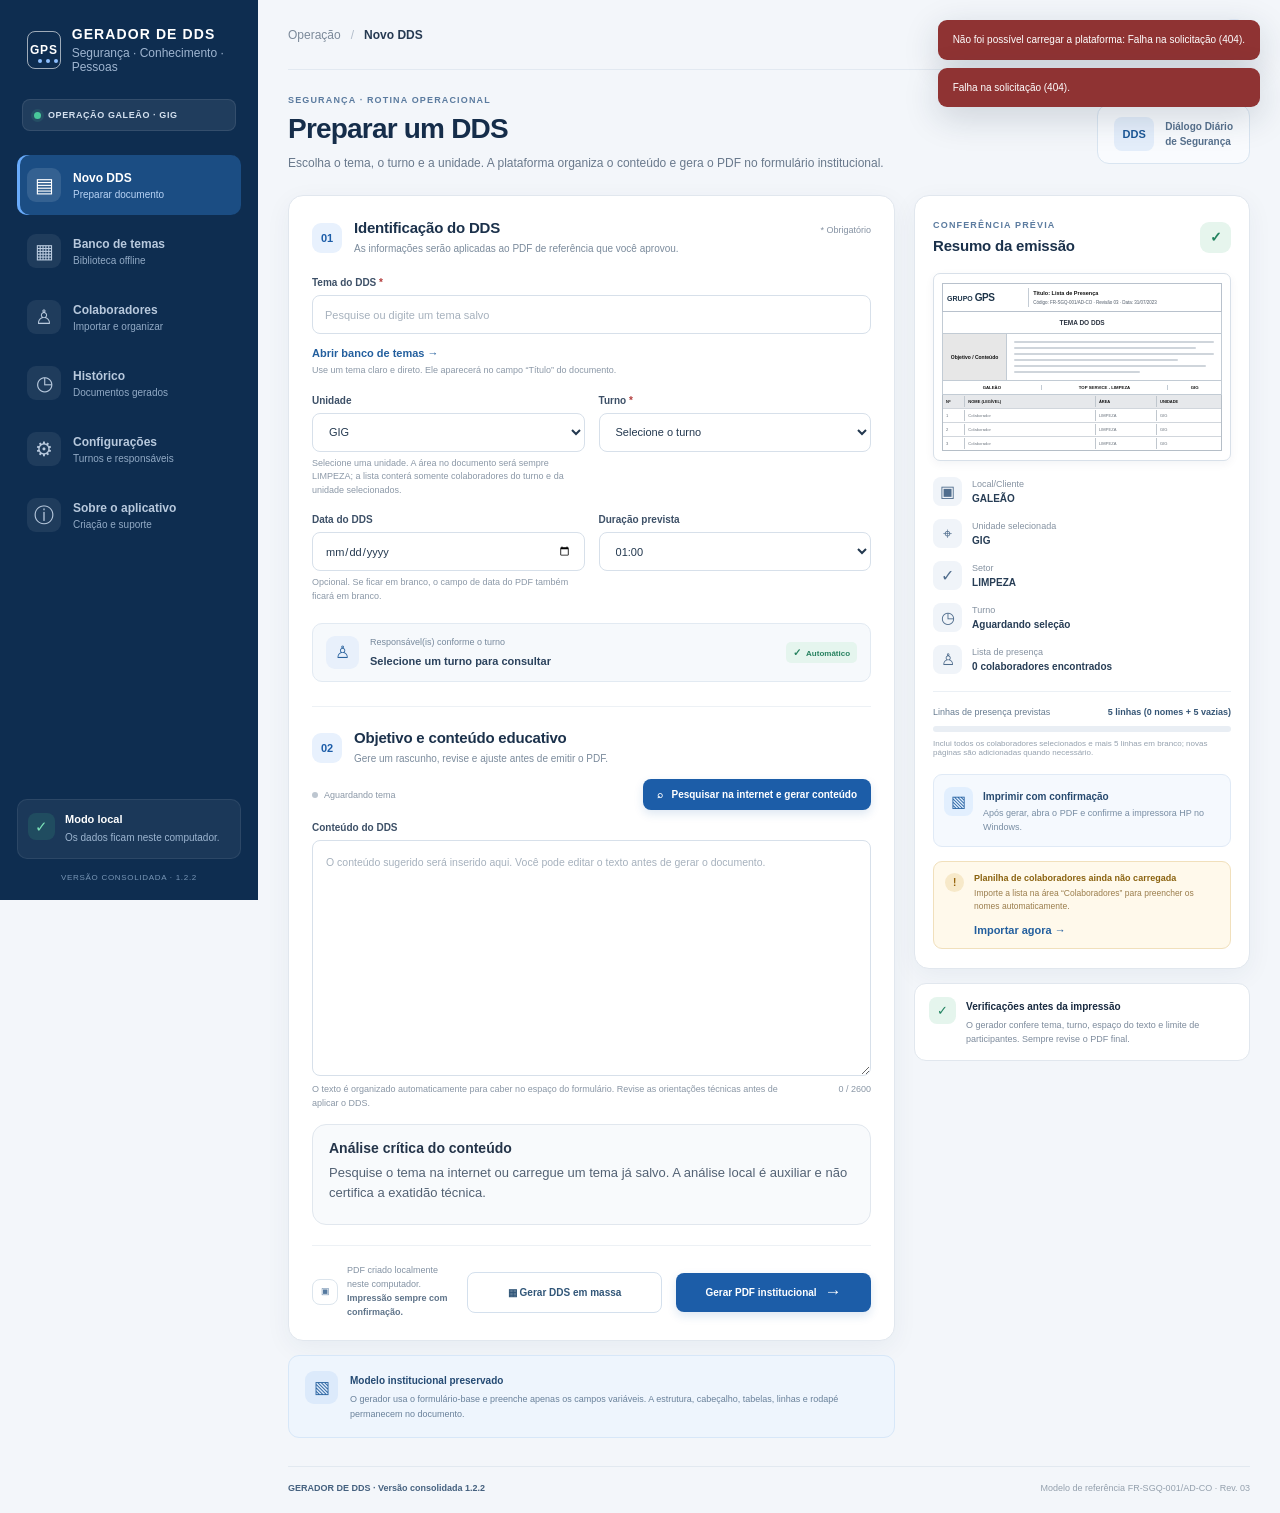
==== index.html @ b3abe40d "Add files via upload" ====
<!doctype html>
<html lang="pt-BR">
<head>
  <meta charset="utf-8" />
  <meta name="viewport" content="width=device-width, initial-scale=1" />
  <meta name="theme-color" content="#123d76" />
  <title>GERADOR DE DDS | Versão 1.2.2</title>
  <link rel="stylesheet" href="/styles.css?v=1.2.2" />
</head>
<body>
  <div class="app-shell">
    <aside class="sidebar">
      <div class="brand-block">
        <div class="brand-mark" aria-hidden="true"><span>GPS</span><i></i><i></i><i></i></div>
        <div><div class="brand-name">GERADOR DE DDS</div><div class="brand-subtitle">Segurança · Conhecimento · Pessoas</div></div>
      </div>
      <div class="site-chip"><span class="live-dot"></span> OPERAÇÃO GALEÃO · GIG</div>
      <nav class="side-nav" aria-label="Navegação principal">
        <button class="nav-item active" data-page="novo"><span class="nav-icon">▤</span><span><b>Novo DDS</b><small>Preparar documento</small></span></button>
        <button class="nav-item" data-page="temas"><span class="nav-icon">▦</span><span><b>Banco de temas</b><small>Biblioteca offline</small></span></button>
        <button class="nav-item" data-page="colaboradores"><span class="nav-icon">♙</span><span><b>Colaboradores</b><small>Importar e organizar</small></span></button>
        <button class="nav-item" data-page="historico"><span class="nav-icon">◷</span><span><b>Histórico</b><small>Documentos gerados</small></span></button>
        <button class="nav-item" data-page="configuracoes"><span class="nav-icon">⚙</span><span><b>Configurações</b><small>Turnos e responsáveis</small></span></button>
        <button class="nav-item" data-page="sobre"><span class="nav-icon">ⓘ</span><span><b>Sobre o aplicativo</b><small>Criação e suporte</small></span></button>
      </nav>
      <div class="sidebar-footer">
        <div class="shield-icon">✓</div>
        <div><b>Modo local</b><small>Os dados ficam neste computador.</small></div>
      </div>
      <div class="version-label">VERSÃO CONSOLIDADA · 1.2.2</div>
    </aside>

    <main class="main-area">
      <header class="topbar">
        <div class="crumb"><span>Operação</span><span class="crumb-sep">/</span><b id="crumb-current">Novo DDS</b></div>
        <div class="topbar-right"><span class="environment-tag"><span class="live-dot"></span> AMBIENTE LOCAL</span><div class="avatar">DDS</div></div>
      </header>

      <section class="page active" id="page-novo">
        <div class="page-intro">
          <div><div class="eyebrow">SEGURANÇA · ROTINA OPERACIONAL</div><h1>Preparar um DDS</h1><p>Escolha o tema, o turno e a unidade. A plataforma organiza o conteúdo e gera o PDF no formulário institucional.</p></div>
          <div class="intro-mark"><span class="intro-mark-small">DDS</span><span>Diálogo Diário<br />de Segurança</span></div>
        </div>

        <div class="work-grid">
          <div class="form-column">
            <form id="dds-form" class="panel main-form" novalidate>
              <div class="panel-heading"><div class="step-badge">01</div><div><h2>Identificação do DDS</h2><p>As informações serão aplicadas ao PDF de referência que você aprovou.</p></div><span class="required-note">* Obrigatório</span></div>
              <div class="form-grid">
                <label class="field full"><span>Tema do DDS <em>*</em></span><input id="topic" list="topic-options" maxlength="140" required placeholder="Pesquise ou digite um tema salvo" autocomplete="off" /><datalist id="topic-options"></datalist><button type="button" class="text-button" id="browse-topics">Abrir banco de temas →</button><small class="field-hint">Use um tema claro e direto. Ele aparecerá no campo “Título” do documento.</small></label>
                <label class="field"><span>Unidade</span><select id="operational-unit"><option value="GIG" selected>GIG</option><option value="TECA">TECA</option><option value="UNITED">UNITED</option><option value="GATE GOURMET">GATE GOURMET</option></select><small class="field-hint">Selecione uma unidade. A área no documento será sempre LIMPEZA; a lista conterá somente colaboradores do turno e da unidade selecionados.</small></label>
                <label class="field"><span>Turno <em>*</em></span><select id="shift" required><option value="">Selecione o turno</option><option value="DIURNO">Manhã (diurno)</option><option value="VESPERTINO">Tarde (vespertino)</option><option value="NOTURNO">Madrugada (noturno)</option></select></label>
                <label class="field"><span>Data do DDS</span><input id="dds-date" type="date" /><small class="field-hint">Opcional. Se ficar em branco, o campo de data do PDF também ficará em branco.</small></label>
                <label class="field"><span>Duração prevista</span><select id="duration"><option value="01:00" selected>01:00</option></select></label>
              </div>

              <div class="supervisor-panel">
                <div class="supervisor-icon">♙</div><div class="supervisor-copy"><span>Responsável(is) conforme o turno</span><b id="supervisor-value">Selecione um turno para consultar</b></div><span class="auto-tag"><span>✓</span> Automático</span>
              </div>

              <div class="section-divider"></div>
              <div class="panel-heading content-heading"><div class="step-badge">02</div><div><h2>Objetivo e conteúdo educativo</h2><p>Gere um rascunho, revise e ajuste antes de emitir o PDF.</p></div></div>
              <div class="content-actions"><span class="content-status" id="content-status"><span class="status-dot"></span> Aguardando tema</span><button type="button" class="button primary" id="suggest-content"><span>⌕</span> Pesquisar na internet e gerar conteúdo</button></div>
              <label class="field full content-field"><span>Conteúdo do DDS</span><textarea id="content" rows="12" maxlength="2600" placeholder="O conteúdo sugerido será inserido aqui. Você pode editar o texto antes de gerar o documento."></textarea><div class="textarea-footer"><small>O texto é organizado automaticamente para caber no espaço do formulário. Revise as orientações técnicas antes de aplicar o DDS.</small><span id="char-count">0 / 2600</span></div></label>
              <div id="critical-review" class="critical-review" aria-live="polite"><b>Análise crítica do conteúdo</b><p>Pesquise o tema na internet ou carregue um tema já salvo. A análise local é auxiliar e não certifica a exatidão técnica.</p></div><div id="research-sources" class="research-sources hidden" aria-live="polite"></div>
              <div class="form-alert hidden" id="form-error" role="alert"></div>
              <div class="form-bottom"><div class="privacy-note"><span class="lock-symbol">▣</span><span>PDF criado localmente neste computador.<br /><b>Impressão sempre com confirmação.</b></span></div><button type="button" class="button secondary big" id="bulk-generate-open"><span>▦ Gerar DDS em massa</span></button><button type="submit" class="button primary big" id="generate-btn"><span>Gerar PDF institucional</span><span class="arrow">→</span></button></div>
            </form>
            <div class="template-note"><span class="template-note-icon">▧</span><div><b>Modelo institucional preservado</b><p>O gerador usa o formulário-base e preenche apenas os campos variáveis. A estrutura, cabeçalho, tabelas, linhas e rodapé permanecem no documento.</p></div></div>
          </div>

          <aside class="preview-column">
            <div class="panel preview-panel">
              <div class="preview-header"><div><span class="eyebrow">CONFERÊNCIA PRÉVIA</span><h2>Resumo da emissão</h2></div><span class="preview-icon">✓</span></div>
              <div class="document-mini"><div class="mini-brand"><b>GRUPO <strong>GPS</strong></b><div><b>Título: Lista de Presença</b><small>Código: FR-SGQ-001/AD-CO · Revisão 03 · Data: 31/07/2023</small></div></div><div class="mini-title" id="mini-topic">TEMA DO DDS</div><div class="mini-content"><b>Objetivo / Conteúdo</b><div><span></span><span></span><span></span><span></span><span></span><span></span></div></div><div class="mini-footer"><span>GALEÃO</span><span>TOP SERVICE - LIMPEZA</span><span id="mini-unit">GIG</span></div><div class="mini-table"><div class="mini-table-head"><b>Nº</b><b>NOME (LEGÍVEL)</b><b>ÁREA</b><b>UNIDADE</b></div><div class="mini-table-row"><span>1</span><span>Colaborador</span><span>LIMPEZA</span><span class="mini-participant-unit">GIG</span></div><div class="mini-table-row"><span>2</span><span>Colaborador</span><span>LIMPEZA</span><span class="mini-participant-unit">GIG</span></div><div class="mini-table-row"><span>3</span><span>Colaborador</span><span>LIMPEZA</span><span class="mini-participant-unit">GIG</span></div></div></div>
              <div class="summary-list">
                <div class="summary-row"><span class="summary-icon">▣</span><div><small>Local/Cliente</small><b id="summary-unit">GALEÃO</b></div></div><div class="summary-row"><span class="summary-icon">⌖</span><div><small>Unidade selecionada</small><b id="summary-sector">GIG</b></div></div><div class="summary-row"><span class="summary-icon">✓</span><div><small>Setor</small><b>LIMPEZA</b></div></div>
                <div class="summary-row"><span class="summary-icon">◷</span><div><small>Turno</small><b id="summary-shift">Aguardando seleção</b></div></div>
                <div class="summary-row"><span class="summary-icon">♙</span><div><small>Lista de presença</small><b id="summary-count">0 colaboradores encontrados</b></div></div>
              </div>
              <div class="capacity-box"><div class="capacity-top"><span>Linhas de presença previstas</span><b id="capacity-label">5 linhas (0 nomes + 5 vazias)</b></div><div class="capacity-track"><div id="capacity-fill"></div></div><small>Inclui todos os colaboradores selecionados e mais 5 linhas em branco; novas páginas são adicionadas quando necessário.</small></div>
              <div class="print-flow"><div class="print-flow-icon">▧</div><div><b>Imprimir com confirmação</b><p>Após gerar, abra o PDF e confirme a impressora HP no Windows.</p></div></div>
              <div class="roster-callout" id="roster-callout"><span>!</span><div><b>Planilha de colaboradores ainda não carregada</b><p>Importe a lista na área “Colaboradores” para preencher os nomes automaticamente.</p><button type="button" class="text-button" data-goto="colaboradores">Importar agora →</button></div></div>
            </div>
            <div class="quality-card"><div class="quality-icon">✓</div><div><b>Verificações antes da impressão</b><p>O gerador confere tema, turno, espaço do texto e limite de participantes. Sempre revise o PDF final.</p></div></div>
          </aside>
        </div>
      </section>

      <section class="page" id="page-temas">
        <div class="page-intro"><div><div class="eyebrow">BIBLIOTECA LOCAL · SEM INTERNET</div><h1>Banco de temas DDS</h1><p>Pesquise, reutilize e cadastre conteúdos no próprio computador. Os temas salvos continuam disponíveis offline.</p></div><div class="intro-mark"><span class="intro-mark-small">DB</span><span>Biblioteca<br />offline</span></div></div>
        <div class="panel topics-panel">
          <div class="panel-heading"><div class="step-badge">01</div><div><h2>Pesquisar temas cadastrados</h2><p>Pesquise temas locais, confira a análise crítica, use no DDS ou edite e salve o conteúdo revisado.</p></div><span class="auto-tag"><span>✓</span> Offline</span></div>
          <div class="topic-search-row"><label class="field"><span>Buscar por título ou palavra-chave</span><input id="topic-search" placeholder="Ex.: EPI, queda, produto químico" /></label><label class="field"><span>Categoria</span><select id="topic-category"><option value="TODAS">Todas as categorias</option></select></label></div>
          <div class="topic-library-meta"><b id="topic-count">Carregando temas…</b><span>A análise é um apoio local; valide procedimentos, rótulos/FDS e requisitos da operação antes do uso.</span></div>
          <div id="topic-library" class="topic-library"><div class="empty-state">Carregando banco local…</div></div>
        </div>
        <div class="panel topic-create-panel">
          <div class="panel-heading"><div class="step-badge">02</div><div><h2>Cadastrar um novo tema</h2><p>O título precisa ser único. O texto fica salvo no banco SQLite local.</p></div></div>
          <form id="topic-create-form" class="topic-create-form"><input type="hidden" id="editing-topic-id" value="" />
            <label class="field"><span>Título do tema *</span><input id="new-topic-title" maxlength="140" required placeholder="Ex.: Prevenção de acidentes com equipamentos" /></label>
            <label class="field"><span>Categoria</span><input id="new-topic-category" maxlength="80" placeholder="Ex.: Prevenção de acidentes" /></label>
            <label class="field full"><span>Objetivo</span><input id="new-topic-objective" maxlength="300" placeholder="O que a equipe deve reforçar com este DDS?" /></label>
            <label class="field full"><span>Conteúdo do DDS * (máximo 2.600 caracteres)</span><textarea id="new-topic-content" rows="8" maxlength="2600" required placeholder="Inclua importância, orientações práticas e mensagem final."></textarea></label>
            <div class="form-bottom"><div class="privacy-note"><span class="lock-symbol">▣</span><span>Salvo somente neste computador.<br /><b>Faça cópias de segurança da pasta de dados.</b></span></div><div class="topic-form-actions"><button class="button secondary hidden" id="cancel-topic-edit" type="button">Cancelar edição</button><button class="button primary" id="save-topic-btn" type="submit">Salvar tema offline →</button></div></div>
          </form>
        </div>
      </section>

      <section class="page" id="page-colaboradores">
        <div class="page-intro"><div><div class="eyebrow">CADASTRO OPERACIONAL</div><h1>Colaboradores</h1><p>Cadastre cada colaborador na unidade correta: GIG, TECA, UNITED ou GATE GOURMET. A área do DDS permanece LIMPEZA.</p></div><div class="intro-mark"><span class="intro-mark-small">RH</span><span>Cadastro<br />de equipe</span></div></div>
        <div class="panel import-panel"><div class="panel-heading"><div class="step-badge">01</div><div><h2>Importar planilha Excel</h2><p>São aceitas planilhas .xlsx e .xlsm, incluindo abas separadas por turno.</p></div></div>
          <div class="import-drop" id="drop-zone"><div class="upload-symbol">↑</div><div class="import-copy"><b>Arraste a planilha para cá</b><span>ou escolha um arquivo do computador</span><small>Até 15 MB · A importação substitui a relação atual. Será criada uma cópia de segurança local antes da troca.</small></div><label class="button secondary" for="xlsx-file">Selecionar Excel</label><input id="xlsx-file" type="file" accept=".xlsx,.xlsm" hidden /></div>
          <div class="import-result hidden" id="import-result" role="status"></div>
          <div class="import-tips"><div><b>✓</b><span>Detecta colunas de nome e turno quando disponíveis.</span></div><div><b>✓</b><span>Usa o nome da aba para identificar o turno se não houver coluna.</span></div><div><b>!</b><span>Revise turnos e locais de trabalho, quando identificados, antes de gerar o DDS.</span></div></div>
        </div>
        <div class="panel roster-panel"><div class="roster-heading"><div><h2>Relação atual</h2><p id="roster-subtitle">Nenhum colaborador carregado.</p></div><div class="roster-controls"><input id="roster-search" type="search" placeholder="Buscar nome..." aria-label="Buscar nome" /><select id="roster-shift-filter" aria-label="Filtrar turno"><option value="TODOS">Todos os turnos</option><option value="DIURNO">Manhã (diurno)</option><option value="VESPERTINO">Tarde (vespertino)</option><option value="NOTURNO">Madrugada (noturno)</option><option value="SEM_TURNO">Sem turno</option></select><select id="roster-sector-filter" aria-label="Filtrar setor"><option value="TODOS">Todos os setores</option></select><select id="roster-unit-filter" aria-label="Filtrar unidade"><option value="TODOS">Todas as unidades</option></select><button type="button" class="button secondary" id="add-employee-toggle">+ Cadastro manual</button></div></div>
          <form id="add-employee-form" class="add-employee-form hidden"><label>Nome<input id="employee-name" required maxlength="120" placeholder="Nome completo" /></label><label>Turno<select id="employee-shift" required><option value="DIURNO">Manhã (diurno)</option><option value="VESPERTINO">Tarde (vespertino)</option><option value="NOTURNO">Madrugada (noturno)</option></select></label><label>Área<input id="employee-area" value="LIMPEZA" maxlength="60" readonly /></label><label>Setor<input id="employee-sector" value="LIMPEZA" readonly /></label><label>Unidade<select id="employee-unit" required><option value="">Selecione a unidade</option><option value="GIG">GIG</option><option value="TECA">TECA</option><option value="UNITED">UNITED</option><option value="GATE GOURMET">GATE GOURMET</option></select></label><button type="submit" class="button primary">Salvar colaborador</button></form>
          <div class="table-wrap"><table class="data-table"><thead><tr><th>COLABORADOR</th><th>TURNO</th><th>ÁREA</th><th>SETOR</th><th>UNIDADE</th><th>LOCAL DE TRABALHO</th><th></th></tr></thead><tbody id="roster-body"><tr><td colspan="7" class="empty-state">Importe uma planilha para carregar a relação de colaboradores.</td></tr></tbody></table></div><div class="table-footer"><span id="roster-count-footer">0 registros</span><span>Os dados são armazenados localmente.</span></div>
        </div>
      </section>

      <section class="page" id="page-historico">
        <div class="page-intro"><div><div class="eyebrow">RASTREABILIDADE</div><h1>Histórico de DDS</h1><p>Consulte os documentos gerados neste computador e volte a abrir um PDF para conferência ou impressão.</p></div><div class="intro-mark"><span class="intro-mark-small">PDF</span><span>Registro<br />de emissão</span></div></div>
        <div class="panel history-panel"><div class="roster-heading"><div><h2>Emissões recentes</h2><p>O histórico local mantém até 100 registros.</p></div><div class="roster-controls"><input id="history-search" type="search" placeholder="Buscar tema ou setor..." aria-label="Buscar no histórico" /><select id="history-shift-filter" aria-label="Filtrar histórico por turno"><option value="TODOS">Todos os turnos</option><option value="DIURNO">Manhã (diurno)</option><option value="VESPERTINO">Tarde (vespertino)</option><option value="NOTURNO">Madrugada (noturno)</option></select><button type="button" class="button secondary" data-goto="novo">+ Criar novo DDS</button></div></div><div class="table-wrap"><table class="data-table"><thead><tr><th>DATA</th><th>TEMA</th><th>TURNO</th><th>UNIDADE / LOCAL</th><th>PARTICIPANTES</th><th></th></tr></thead><tbody id="history-body"><tr><td colspan="6" class="empty-state">Nenhum DDS gerado ainda.</td></tr></tbody></table></div></div>
      </section>

      <section class="page" id="page-configuracoes">
        <div class="page-intro"><div><div class="eyebrow">REGRAS DO SISTEMA</div><h1>Configurações</h1><p>Turnos, responsáveis e unidades operacionais.</p></div><div class="intro-mark"><span class="intro-mark-small">CFG</span><span>Configuração<br />operacional</span></div></div>
        <div class="config-grid"><div class="panel config-panel"><div class="panel-heading"><div class="step-badge">01</div><div><h2>Responsáveis por turno</h2><p>A associação é automática ao selecionar o turno.</p></div></div><div id="supervisor-table" class="supervisor-table"></div></div><div class="panel config-panel"><div class="panel-heading"><div class="step-badge">02</div><div><h2>Locais de trabalho</h2><p>Unidades de trabalho: GIG, TECA, UNITED e GATE GOURMET · Área: LIMPEZA.</p></div></div><div class="unit-grid" id="unit-grid"></div></div><div class="panel config-panel"><div class="panel-heading"><div class="step-badge">03</div><div><h2>Supervisores por unidade</h2><p>Referência operacional informada para organização da equipe.</p></div></div><div id="unit-supervisor-table" class="supervisor-table"></div><p class="field-hint">Os responsáveis por turno usados no formulário do DDS permanecem independentes desta referência.</p></div><div class="panel config-panel full-config"><div class="panel-heading"><div class="step-badge">04</div><div><h2>Armazenamento e segurança</h2><p>Armazenamento e proteção conforme o ambiente.</p></div></div><div class="config-note-list"><p><b>Dados:</b> localmente ficam no computador; na hospedagem, ficam no disco persistente configurado no serviço.</p><p><b>Rede:</b> o modo local fica restrito a 127.0.0.1. O modo hospedado exige autenticação administrativa e HTTPS fornecido pela plataforma.</p><p><b>Impressão:</b> abre o PDF para conferência; o Windows apresenta a confirmação da impressora.</p><p><b>Conteúdo:</b> a sugestão automática é baseada em modelos de texto. Não substitui validação de Segurança, QSSMA ou liderança.</p></div><div class="backup-tools"><div><h3>Cópia de segurança</h3><p>Exporte ou recupere colaboradores, configurações, histórico e temas personalizados. A restauração substitui esses dados locais e cria uma cópia de segurança dos dados atuais antes da troca.</p><small>Os PDFs já gerados ficam na pasta local de arquivos e não são incluídos no backup JSON.</small></div><div class="backup-actions"><button type="button" class="button primary" id="backup-download">Baixar cópia de segurança</button><button type="button" class="button secondary" id="backup-restore-trigger">Restaurar cópia</button><input type="file" id="backup-file" accept=".json,application/json" hidden /></div><div id="backup-result" class="import-result hidden" role="status"></div></div></div></div>
      </section>

      <section class="page" id="page-sobre">
        <div class="page-intro"><div><div class="eyebrow">INFORMAÇÕES DO PROJETO · VERSÃO 1.2.2</div><h1>GERADOR DE DDS</h1><p>Conheça a origem da ferramenta, quem a idealizou, sua finalidade e o canal de suporte do projeto.</p></div><div class="intro-mark"><span class="intro-mark-small">ⓘ</span><span>Informações<br />do aplicativo</span></div></div>
        <div class="about-grid">
          <div class="panel about-hero"><div class="about-symbol">DDS</div><div class="eyebrow">FERRAMENTA DE APOIO À SEGURANÇA</div><h2 class="about-product-name">GERADOR DE DDS</h2><p>O Gerador de DDS foi idealizado para tornar a preparação dos Diálogos Diários de Segurança mais organizada, prática e consistente, ajudando a equipe a dedicar mais atenção à conversa de segurança e menos tempo a tarefas manuais de formatação.</p><span class="pilot-label">VERSÃO EXPERIMENTAL · EM AVALIAÇÃO</span></div>
          <div class="panel about-details"><h2>Identificação do aplicativo</h2><div class="about-detail-row"><span>Nome do aplicativo</span><b>Gerador de DDS</b></div><div class="about-detail-row"><span>Criador / idealizador</span><b>Leonardo Moreira</b></div><div class="about-detail-row"><span>Data inicial do projeto</span><b>14/10/2026</b></div><div class="about-detail-row"><span>Versão do aplicativo</span><b>1.2.2 · fontes oficiais e identificação do projeto</b></div><div class="about-detail-row"><span>Ambiente</span><b>Local ou hospedagem web protegida</b></div><div class="about-detail-row"><span>Telefone para suporte</span><b><a href="tel:+5521970338222">(21) 97033-8222</a></b></div><div class="about-detail-row"><span>E-mail para suporte</span><b><a href="mailto:leonardo.msilva@gpssa.com">leonardo.msilva@gpssa.com</a></b></div><p class="about-hint">Contatos informados pelo responsável pelo projeto. O Gerador de DDS permanece sem homologação oficial.</p></div>
          <div class="panel about-story"><div class="about-section-heading"><span class="step-badge">01</span><div><h2>Como surgiu a ideia</h2><p>A necessidade que motivou o desenvolvimento</p></div></div><p>A ideia surgiu da rotina de preparar os Diálogos Diários de Segurança (DDS), uma atividade importante para reforçar a prevenção de acidentes, orientar as equipes e manter a segurança presente no trabalho cotidiano. A preparação de cada documento pode exigir preenchimento repetitivo, organização de participantes, conferência de turnos e setores e ajustes para que o material fique pronto para revisão e impressão.</p><p>O projeto nasceu para reduzir esse trabalho operacional e reunir essas etapas em um único fluxo: selecionar o tema, informar a data, escolher o turno e o setor, consultar os responsáveis associados e gerar um documento organizado para conferência.</p>
            <div class="about-section-heading"><span class="step-badge">02</span><div><h2>Qual necessidade o aplicativo atende?</h2><p>Organização, padronização e economia de tempo</p></div></div><ul class="about-benefits"><li><b>Agilizar a preparação:</b> reduzir tarefas repetitivas de preenchimento e formatação.</li><li><b>Organizar as equipes:</b> facilitar a seleção de turno, setor e participantes.</li><li><b>Diminuir erros de montagem:</b> conferir os dados e sinalizar situações que precisam de revisão.</li><li><b>Preservar o modelo de referência:</b> preencher o formulário-base sem dispensar a conferência humana.</li><li><b>Estimular a prevenção:</b> facilitar a preparação do conteúdo para que a conversa de segurança seja clara e relevante.</li></ul>
            <div class="about-section-heading"><span class="step-badge">03</span><div><h2>Como funciona nesta versão</h2><p>Escopo da versão consolidada</p></div></div><p>O usuário informa o tema do DDS, data, duração, turno e setor, revisa o conteúdo educativo, organiza a lista de presença e gera um PDF para conferir antes de imprimir. Na execução local, os dados ficam neste computador. Na hospedagem web, os dados ficam no armazenamento persistente do serviço e o acesso é protegido por autenticação administrativa. A hospedagem deve ser configurada e validada antes do uso remoto.</p><p>A função “Pesquisar na internet e gerar conteúdo” consulta fontes públicas disponíveis e mostra as referências encontradas. Cada solicitação tenta uma nova pesquisa nas fontes oficiais aprovadas. Se a pesquisa ao vivo falhar, a aplicação informa o erro e não apresenta cache ou texto genérico como conteúdo verificado naquele momento. Todo conteúdo deve ser revisado e validado pela liderança e pelos responsáveis técnicos de Segurança/QSSMA antes de ser utilizado operacionalmente.</p>
                        <div class="about-section-heading"><span class="step-badge">04</span><div><h2>Fontes oficiais de consulta</h2><p>Referências para fundamentar os temas dos DDS</p></div></div><p>Os temas e as orientações devem priorizar fontes oficiais e tecnicamente confiáveis, de acordo com o assunto pesquisado. As principais referências são o Ministério do Trabalho e Emprego (MTE), incluindo as Normas Regulamentadoras e publicações de Segurança e Saúde no Trabalho, e a Fundacentro, por meio de suas publicações técnicas e materiais educativos. Quando pertinente, também podem ser consultados outros órgãos públicos e entidades técnicas reconhecidas.</p><ul class="about-benefits"><li><b>MTE — Normas Regulamentadoras:</b> <a href="https://www.gov.br/trabalho-e-emprego/pt-br/assuntos/inspecao-do-trabalho/seguranca-e-saude-no-trabalho/ctpp-nrs/normas-regulamentadoras-nrs" target="_blank" rel="noopener noreferrer">consultar NRs e materiais oficiais</a>.</li><li><b>Fundacentro:</b> <a href="https://www.gov.br/fundacentro/pt-br/centrais-de-conteudo/biblioteca/normas-regulamentadoras-nrs" target="_blank" rel="noopener noreferrer">consultar normas e referências técnicas</a>.</li></ul><p>As fontes apresentadas na pesquisa servem para rastreabilidade e conferência. A existência de uma referência não significa, por si só, que todo o texto gerado esteja automaticamente validado ou que o aplicativo seja aprovado, patrocinado ou homologado pelo MTE, pela Fundacentro ou pelo Grupo GPS. Confirme a atualidade da publicação e a compatibilidade com os procedimentos da operação.</p>
            <div class="about-section-heading"><span class="step-badge">05</span><div><h2>Validação antes do uso operacional</h2><p>Conferir com as equipes e responsáveis competentes</p></div></div><p>Esta etapa de validação deve verificar se o fluxo é fácil de entender, se os documentos são legíveis, se a organização por turno e setor atende às necessidades da operação e quais ajustes são necessários. Use dados fictícios nos testes e registre sugestões e problemas encontrados antes de propor qualquer uso operacional.</p>
            <div class="about-notice"><b>Transparência sobre o status</b><p>O Gerador de DDS é um protótipo em desenvolvimento para avaliação. A inclusão de referências a modelos institucionais não significa aprovação, patrocínio ou homologação oficial pela empresa. Qualquer uso operacional depende das autorizações aplicáveis e da validação da liderança, TI e Segurança/QSSMA.</p></div>
          </div>
          <div class="panel about-signature"><div class="signature-mark" aria-hidden="true">LM</div><div class="eyebrow">AUTORIA E HISTÓRIA DO PROJETO</div><h2>Uma iniciativa de Leonardo Moreira</h2><p>O Gerador de DDS nasceu da observação de uma necessidade prática: tornar a preparação dos Diálogos Diários de Segurança mais organizada, simples e eficiente. A proposta é reduzir tarefas manuais e facilitar a montagem dos materiais para que as equipes possam dedicar mais atenção à prevenção e à conversa diária sobre segurança.</p><p>Esta assinatura registra a autoria e a origem declarada do projeto. Ela faz parte da interface, da documentação e dos arquivos de identificação desta versão.</p><div class="signature-byline"><b>Leonardo Moreira</b><span>Criador e idealizador · Projeto iniciado em 14/10/2026</span></div><div class="signature-caveat"><b>Proteção de autoria:</b> a identificação é incorporada ao pacote e pode ser conferida pelo manifesto SHA-256. Isso ajuda a detectar alterações não autorizadas quando comparado com uma cópia de referência, mas não impede tecnicamente alguém com acesso ao código de modificar ou remover a assinatura. Guarde a versão original e o manifesto em local separado.</div></div>
          <div class="panel about-support"><div class="about-support-icon">✉</div><h2>Suporte do projeto</h2><p>Ao relatar um problema, informe o que estava tentando fazer, o resultado esperado e o que aconteceu. Evite enviar dados pessoais ou documentos operacionais reais.</p><div class="support-contact"><span>Responsável pelo projeto</span><b>Leonardo Moreira</b></div><div class="support-contact"><span>Telefone</span><b><a href="tel:+5521970338222">(21) 97033-8222</a></b></div><div class="support-contact"><span>E-mail</span><b><a href="mailto:leonardo.msilva@gpssa.com">leonardo.msilva@gpssa.com</a></b></div></div>
        </div>
      </section>

      <footer class="main-footer"><span>GERADOR DE DDS · Versão consolidada 1.2.2</span><span>Modelo de referência FR-SGQ-001/AD-CO · Rev. 03</span></footer>
    </main>
  </div>

  <div class="toast-region" id="toast-region" aria-live="polite" aria-atomic="true"></div>
  <div class="modal-backdrop hidden" id="employee-edit-modal" role="dialog" aria-modal="true" aria-labelledby="employee-edit-title"><div class="pdf-modal-card employee-edit-card"><div class="pdf-modal-heading"><div><span class="eyebrow">CADASTRO OPERACIONAL</span><h2 id="employee-edit-title">Editar colaborador</h2><p>Atualize nome, área, setor, unidade e turno. A área e o setor do DDS permanecem LIMPEZA. As alterações são salvas somente neste computador.</p></div><button type="button" class="icon-button" id="close-employee-edit" aria-label="Fechar">×</button></div><form id="employee-edit-form" class="employee-edit-form"><input type="hidden" id="edit-employee-id" /><label class="field"><span>Nome completo *</span><input id="edit-employee-name" maxlength="120" required /></label><label class="field"><span>Turno *</span><select id="edit-employee-shift" required><option value="DIURNO">Manhã (diurno)</option><option value="VESPERTINO">Tarde (vespertino)</option><option value="NOTURNO">Madrugada (noturno)</option></select></label><label class="field"><span>Área</span><input id="edit-employee-area" value="LIMPEZA" maxlength="60" readonly /></label><label class="field"><span>Setor</span><input id="edit-employee-sector" value="LIMPEZA" readonly /></label><label class="field"><span>Unidade</span><select id="edit-employee-unit" required><option value="">Selecione a unidade</option><option value="GIG">GIG</option><option value="TECA">TECA</option><option value="UNITED">UNITED</option><option value="GATE GOURMET">GATE GOURMET</option></select></label><div class="pdf-modal-actions"><button type="button" class="button secondary" id="cancel-employee-edit">Cancelar</button><button type="submit" class="button primary" id="save-employee-edit">Salvar alterações</button></div></form></div></div>

  <div class="modal-backdrop hidden" id="bulk-modal" role="dialog" aria-modal="true" aria-labelledby="bulk-title"><div class="pdf-modal-card bulk-modal-card"><div class="pdf-modal-heading"><div><span class="eyebrow">EMISSÃO EM LOTE</span><h2 id="bulk-title">Geração de DDS em massa</h2><p>Será criado um único PDF reunindo os temas, turnos e unidades selecionados. Combinações sem colaboradores serão ignoradas. A data pode ficar em branco.</p></div><button type="button" class="icon-button" id="bulk-close" aria-label="Fechar">×</button></div><div class="bulk-selection"><div class="bulk-group"><div class="bulk-group-heading"><b>Turnos</b><label><input type="checkbox" id="bulk-all-shifts" checked /> Marcar todos</label></div><label class="bulk-option"><input type="checkbox" name="bulk-shift" value="DIURNO" checked /> Manhã (diurno)</label><label class="bulk-option"><input type="checkbox" name="bulk-shift" value="VESPERTINO" checked /> Tarde (vespertino)</label><label class="bulk-option"><input type="checkbox" name="bulk-shift" value="NOTURNO" checked /> Madrugada (noturno)</label></div><div class="bulk-group"><div class="bulk-group-heading"><b>Unidades</b><label><input type="checkbox" id="bulk-all-units" checked /> Todas</label></div><label class="bulk-option"><input type="checkbox" name="bulk-unit" value="GIG" checked /> GIG</label><label class="bulk-option"><input type="checkbox" name="bulk-unit" value="TECA" checked /> TECA</label><label class="bulk-option"><input type="checkbox" name="bulk-unit" value="UNITED" checked /> UNITED</label><label class="bulk-option"><input type="checkbox" name="bulk-unit" value="GATE GOURMET" checked /> GATE GOURMET</label></div></div><div class="bulk-themes"><div class="bulk-group-heading"><b>Temas para incluir no PDF único</b><label><input type="checkbox" id="bulk-all-topics" /> Marcar todos</label></div><p class="field-hint">Marque um ou vários temas salvos. Se não marcar nenhum, será usado o tema e conteúdo do formulário principal.</p><div id="bulk-topic-list" class="bulk-topic-list"></div></div><div class="bulk-note"><b>Antes de iniciar:</b> confira os temas e conteúdos. A lista de presença permanece separada por unidade e turno, com o responsável correto de cada turno. Todos os DDS serão reunidos em um único arquivo PDF.</div><div class="pdf-modal-actions"><button type="button" class="button secondary" id="bulk-cancel">Cancelar</button><button type="button" class="button primary" id="bulk-generate-confirm">Gerar PDF único →</button></div></div></div>
  <div class="modal-backdrop hidden" id="bulk-result-modal" role="dialog" aria-modal="true" aria-labelledby="bulk-result-title"><div class="pdf-modal-card"><div class="pdf-modal-heading"><div><span class="eyebrow">RESULTADO DA EMISSÃO</span><h2 id="bulk-result-title">Geração em massa concluída</h2><p id="bulk-result-summary"></p></div><button type="button" class="icon-button" id="bulk-result-close" aria-label="Fechar">×</button></div><div id="bulk-result-list" class="bulk-result-list"></div><div class="pdf-modal-actions"><button type="button" class="button primary" id="bulk-result-done">Concluir</button></div></div></div>

  <div class="modal-backdrop hidden" id="preflight-modal" role="dialog" aria-modal="true" aria-labelledby="preflight-title"><div class="pdf-modal-card preflight-card"><div class="pdf-modal-heading"><div><span class="eyebrow">CONFERÊNCIA OBRIGATÓRIA</span><h2 id="preflight-title">Confira os dados do DDS</h2><p>Antes de gerar o PDF, confirme a unidade, o setor LIMPEZA, o turno, responsáveis e participantes.</p></div><button type="button" class="icon-button" id="close-preflight" aria-label="Fechar">×</button></div><div class="preflight-summary"><div><span>Tema</span><b id="preflight-topic">—</b></div><div><span>Data e duração</span><b id="preflight-date">—</b></div><div><span>Turno</span><b id="preflight-shift">—</b></div><div><span>Local/Cliente</span><b id="preflight-unit">GALEÃO</b></div><div><span>Unidade selecionada</span><b id="preflight-sector">GIG</b></div><div><span>Setor</span><b>LIMPEZA</b></div><div><span>Responsáveis</span><b id="preflight-supervisors">—</b></div><div><span>Total de participantes</span><b id="preflight-count">—</b></div></div><div class="preflight-people-heading"><b>Lista que será enviada para o formulário</b><span>Confira os nomes abaixo</span></div><div id="preflight-people" class="preflight-people"></div><div class="pdf-modal-actions"><button type="button" class="button secondary" id="cancel-preflight">Voltar à edição</button><button type="button" class="button primary" id="confirm-generate-btn">Confirmar e gerar PDF →</button></div></div></div>

  <div class="modal-backdrop hidden" id="pdf-modal" role="dialog" aria-modal="true" aria-labelledby="pdf-modal-title"><div class="pdf-modal-card"><div class="pdf-modal-heading"><div><span class="eyebrow">DOCUMENTO GERADO</span><h2 id="pdf-modal-title">DDS pronto para conferência</h2><p id="pdf-modal-summary">Revise o arquivo antes de imprimir.</p></div><button type="button" class="icon-button" id="close-pdf-modal" aria-label="Fechar">×</button></div><div class="pdf-result-card"><div class="pdf-icon">PDF</div><div class="pdf-result-copy"><b id="pdf-result-name">DDS.pdf</b><small id="pdf-result-meta">6 páginas · formulário institucional</small></div><a class="button secondary" id="open-pdf-link" target="_blank" rel="noopener">Abrir PDF</a></div><div class="pdf-safety-note"><span>✓</span><div><b>Confirme antes de imprimir</b><p>Confira tema, turno, nomes, responsáveis e paginação. Ao abrir o PDF, escolha a impressora HP instalada no Windows e confirme as opções de impressão.</p></div></div><div class="pdf-modal-actions"><button type="button" class="button secondary" id="close-pdf-modal-2">Voltar à edição</button><a class="button primary" id="print-pdf-link" target="_blank" rel="noopener">Abrir PDF para impressão <span>→</span></a></div></div></div>

  <script src="/app.js?v=1.2.2"></script>
</body>
</html>
---- styles.css ----
:root{--navy:#123766;--blue:#1c5da8;--blue-2:#2874ca;--ink:#182a40;--muted:#687789;--line:#e1e7ee;--bg:#f3f6fa;--panel:#fff;--pale:#eaf2fc;--green:#1e8a64;--amber:#a36a09;--red:#b33e3e;--radius:15px;--shadow:0 7px 26px rgba(19,49,84,.055)}
*{box-sizing:border-box}html,body{margin:0;min-height:100%;background:var(--bg);font-family:Inter,Segoe UI,Arial,sans-serif;color:var(--ink);font-size:14px}button,input,select,textarea{font:inherit}button,a,select{cursor:pointer}button{border:0}.app-shell{min-height:100vh;display:grid;grid-template-columns:258px minmax(0,1fr)}.sidebar{background:#0e2d50;color:#fff;padding:26px 17px 18px;display:flex;flex-direction:column;position:sticky;top:0;height:100vh;min-height:720px}.brand-block{display:flex;align-items:center;gap:11px;padding:0 10px 23px}.brand-mark{width:42px;height:38px;border:1px solid rgba(255,255,255,.6);border-radius:8px;display:grid;place-items:center;position:relative;font-weight:800;font-size:12px;letter-spacing:.8px;color:white}.brand-mark i{position:absolute;bottom:5px;width:4px;height:4px;background:#8fc0ff;border-radius:50%}.brand-mark i:nth-of-type(1){left:10px}.brand-mark i:nth-of-type(2){left:18px}.brand-mark i:nth-of-type(3){left:26px}.brand-name{font-weight:800;font-size:14px;letter-spacing:1.1px}.brand-subtitle{color:#9fb5d0;margin-top:4px;font-size:12px}.site-chip{margin:2px 5px 24px;background:rgba(255,255,255,.08);border:1px solid rgba(255,255,255,.09);border-radius:8px;padding:10px 11px;color:#d4e1ef;font-size:9px;letter-spacing:.6px;font-weight:700;display:flex;align-items:center;gap:7px}.live-dot{display:inline-block;width:7px;height:7px;background:#49c89b;border-radius:50%;box-shadow:0 0 0 3px rgba(73,200,155,.12);flex-shrink:0}.side-nav{display:flex;flex-direction:column;gap:6px}.nav-item{width:100%;background:transparent;text-align:left;color:#b8c9dd;border-radius:10px;padding:13px 10px;display:flex;align-items:center;gap:12px;transition:background .15s,color .15s}.nav-item:hover{background:rgba(255,255,255,.06);color:#fff}.nav-item.active{background:#1b4d83;color:#fff;box-shadow:inset 3px 0 #69abfb}.nav-icon{height:34px;width:34px;border-radius:9px;background:rgba(255,255,255,.07);display:grid;place-items:center;font-size:20px;flex-shrink:0}.nav-item.active .nav-icon{background:rgba(255,255,255,.11)}.nav-item b{display:block;font-size:12px;font-weight:700}.nav-item small{display:block;font-size:10px;color:#92aac5;margin-top:4px}.nav-item.active small{color:#b8d3f5}.sidebar-footer{margin-top:auto;display:flex;gap:10px;padding:13px 10px;background:rgba(255,255,255,.055);border:1px solid rgba(255,255,255,.075);border-radius:10px;align-items:flex-start}.shield-icon{width:27px;height:27px;border-radius:8px;background:rgba(54,174,128,.18);color:#7ae0b7;display:grid;place-items:center;font-size:15px}.sidebar-footer b{font-size:11px;display:block}.sidebar-footer small{font-size:10px;display:block;line-height:1.5;color:#9db5d0;margin-top:5px}.version-label{font-size:8px;letter-spacing:.7px;color:#7896b6;text-align:center;margin-top:14px}.main-area{min-width:0;padding:0 30px 20px}.topbar{height:70px;border-bottom:1px solid #e2e9f1;display:flex;align-items:center;justify-content:space-between;gap:16px}.crumb{font-size:12px;color:#7c8a9a;display:flex;align-items:center;gap:10px}.crumb b{color:#263a52;font-weight:700}.crumb-sep{color:#b2bdca}.topbar-right{display:flex;align-items:center;gap:14px}.environment-tag{display:flex;align-items:center;gap:8px;border:1px solid #dbe6f2;padding:7px 10px;border-radius:20px;font-size:9px;letter-spacing:.5px;color:#496582;background:#f9fbfd;font-weight:700}.avatar{height:32px;width:32px;border-radius:50%;display:grid;place-items:center;background:#dfeaf8;color:#1b4d83;font-weight:800;font-size:10px}.page{display:none;padding-top:25px;animation:appear .18s ease-out}.page.active{display:block}@keyframes appear{from{opacity:.7;transform:translateY(2px)}to{opacity:1;transform:none}}.page-intro{display:flex;justify-content:space-between;align-items:center;gap:20px;margin-bottom:22px}.eyebrow{font-size:9px;font-weight:800;letter-spacing:1.15px;color:#5b7b9f}.page-intro h1{font-size:28px;letter-spacing:-.8px;margin:8px 0 8px;color:#152d4a}.page-intro p{margin:0;color:#69798c;font-size:12px;line-height:1.7;max-width:700px}.intro-mark{display:flex;align-items:center;gap:11px;padding:12px 16px;border:1px solid #d9e5f1;background:#f9fbfe;border-radius:12px;color:#57718d;font-size:10px;font-weight:600;line-height:1.5;flex-shrink:0}.intro-mark-small{height:34px;width:40px;border-radius:8px;background:#e4eefb;color:#1b5797;display:grid;place-items:center;font-weight:800;font-size:11px}.work-grid{display:grid;grid-template-columns:minmax(0,1.5fr) minmax(292px,.83fr);gap:19px;align-items:start}.form-column,.preview-column{min-width:0;display:flex;flex-direction:column;gap:14px}.panel{background:var(--panel);border:1px solid var(--line);border-radius:var(--radius);box-shadow:var(--shadow)}.main-form{padding:23px 23px 20px}.panel-heading{display:flex;align-items:center;gap:12px;margin-bottom:20px}.step-badge{width:30px;height:30px;border-radius:9px;background:#e8f1fd;color:#1c5da8;font-weight:800;display:grid;place-items:center;font-size:11px;flex-shrink:0}.panel-heading h2,.preview-header h2,.roster-heading h2{font-size:15px;letter-spacing:-.2px;margin:0 0 5px;color:#1b314b}.panel-heading p,.roster-heading p{font-size:10px;color:#7b8b9c;margin:0;line-height:1.6}.required-note{margin-left:auto;font-size:9px;color:#8491a2;align-self:flex-start;padding-top:6px;white-space:nowrap}.form-grid{display:grid;grid-template-columns:1fr 1fr;gap:17px 14px}.field{display:flex;flex-direction:column;gap:7px;min-width:0}.field.full{grid-column:1/-1}.field>span{font-size:10px;font-weight:700;color:#3d5067}.field em{color:#b33e3e;font-style:normal}.field input,.field select,.field textarea,.roster-controls input,.roster-controls select,.add-employee-form input,.add-employee-form select{width:100%;border:1px solid #d7e0ea;background:#fff;border-radius:8px;color:#23384f;padding:11px 12px;outline:none;min-height:39px;transition:border .15s,box-shadow .15s;font-size:11px}.field input:focus,.field select:focus,.field textarea:focus,.roster-controls input:focus,.roster-controls select:focus,.add-employee-form input:focus,.add-employee-form select:focus{border-color:#5597df;box-shadow:0 0 0 3px rgba(52,129,212,.12)}.field input::placeholder,.field textarea::placeholder{color:#a6b1bd}.field-hint{font-size:9px;color:#8b98a7;line-height:1.5;margin-top:-2px}.supervisor-panel{display:flex;align-items:center;gap:11px;background:#f6f9fc;border:1px solid #e2eaf2;padding:12px 13px;border-radius:10px;margin-top:20px}.supervisor-icon{width:33px;height:33px;display:grid;place-items:center;border-radius:9px;background:#e8f0fb;color:#2b639e;font-size:17px}.supervisor-copy{min-width:0;flex:1}.supervisor-copy span{display:block;font-size:9px;color:#77899c;margin-bottom:5px}.supervisor-copy b{font-size:11px;color:#2b425c;font-weight:700}.auto-tag{border-radius:5px;padding:5px 7px;background:#e5f5ee;color:#26815f;font-size:8px;font-weight:800;white-space:nowrap}.auto-tag span{font-size:10px;margin-right:3px}.section-divider{height:1px;background:#edf1f5;margin:24px 0 22px}.content-heading{margin-bottom:12px}.content-actions{display:flex;align-items:center;justify-content:space-between;gap:10px;margin:4px 0 12px}.content-status{font-size:9px;color:#8a97a6;display:flex;align-items:center;gap:6px}.status-dot{width:6px;height:6px;background:#bdc6d0;border-radius:50%}.content-status.ready{color:#21845f}.content-status.ready .status-dot{background:#32a679}.content-field textarea{resize:vertical;min-height:205px;line-height:1.65;font-size:10.5px;padding:13px}.textarea-footer{display:flex;justify-content:space-between;gap:10px;align-items:flex-start;color:#8996a5;font-size:9px;line-height:1.5}.textarea-footer small{max-width:85%;font-size:9px}.textarea-footer span{white-space:nowrap}.button{border-radius:8px;display:inline-flex;align-items:center;justify-content:center;gap:8px;padding:10px 14px;font-size:10px;font-weight:800;transition:filter .15s,transform .15s;text-decoration:none;white-space:nowrap}.button:hover{filter:brightness(.97);transform:translateY(-1px)}.button:disabled{opacity:.58;cursor:wait;transform:none}.button.primary{background:var(--blue);color:white;box-shadow:0 4px 10px rgba(28,93,168,.15)}.button.primary:hover{background:#194e8d}.button.secondary{background:#fff;color:#315678;border:1px solid #d4e0ed}.button.secondary:hover{background:#f6f9fc}.button.big{padding:14px 18px;min-width:195px}.button .arrow{font-size:17px;line-height:10px}.form-bottom{border-top:1px solid #edf1f5;margin-top:20px;padding-top:18px;display:flex;align-items:center;justify-content:space-between;gap:14px}.privacy-note{display:flex;align-items:center;gap:9px;color:#8392a3;font-size:9px;line-height:1.55}.privacy-note b{color:#5e7389;font-weight:700}.lock-symbol{width:26px;height:26px;border:1px solid #dce5ed;border-radius:8px;display:grid;place-items:center;color:#54799f;flex-shrink:0}.form-alert{background:#fff1f0;border:1px solid #f0cfcd;color:#9f3030;padding:11px 13px;border-radius:8px;font-size:10px;line-height:1.6;margin-top:13px}.hidden{display:none!important}.template-note{background:#eef5fd;border:1px solid #d7e7f8;border-radius:11px;padding:15px 16px;display:flex;gap:12px;align-items:flex-start}.template-note-icon{height:33px;width:33px;display:grid;place-items:center;background:#dceafb;color:#2e67a3;border-radius:9px;font-size:17px;flex-shrink:0}.template-note b{font-size:10px;color:#244a73}.template-note p{margin:5px 0 0;font-size:9px;line-height:1.65;color:#69819a}.preview-panel{padding:19px 18px}.preview-header{display:flex;justify-content:space-between;align-items:center;margin-bottom:14px}.preview-header h2{margin-top:6px}.preview-icon{width:31px;height:31px;border-radius:9px;background:#e6f5ed;color:#23835f;display:grid;place-items:center;font-size:14px;font-weight:800}.document-mini{border:1px solid #d8e0e9;border-radius:7px;background:#fff;padding:9px 8px;margin-bottom:16px;box-shadow:0 3px 10px rgba(20,49,83,.05);font-size:5px;color:#111}.mini-brand{display:grid;grid-template-columns:31% 69%;border:1px solid #b8c1cc;min-height:29px;align-items:center}.mini-brand> b{padding:4px;font-size:7px;color:#1e3449;border-right:1px solid #c4ccd5}.mini-brand strong{font-size:10px;letter-spacing:-.5px}.mini-brand>div{padding:4px;display:flex;flex-direction:column;gap:4px}.mini-brand>div b{font-size:5.5px}.mini-brand small{font-size:4.5px;color:#4e5967}.mini-title{border:1px solid #c2cbd4;border-top:0;height:22px;display:grid;place-items:center;text-transform:uppercase;font-weight:800;font-size:6.5px;color:#2b3340}.mini-content{display:grid;grid-template-columns:23% 77%;border:1px solid #c2cbd4;border-top:0;min-height:47px}.mini-content>b{background:#e7e7e7;border-right:1px solid #c2cbd4;display:grid;place-items:center;text-align:center;font-size:5px;padding:2px}.mini-content>div{padding:7px;display:flex;flex-direction:column;gap:4px}.mini-content span{display:block;background:#cfd5db;height:2px;border-radius:2px}.mini-content span:nth-child(2){width:91%}.mini-content span:nth-child(4){width:82%}.mini-content span:nth-child(5){width:96%}.mini-content span:nth-child(6){width:63%}.mini-footer{display:grid;grid-template-columns:1fr 1.3fr .55fr;border:1px solid #c2cbd4;border-top:0;text-align:center;font-size:4.3px;font-weight:700;padding:4px 0}.mini-footer span+span{border-left:1px solid #c2cbd4}.mini-table{border:1px solid #b5bec7;border-top:0}.mini-table-head,.mini-table-row{display:grid;grid-template-columns:8% 47% 22% 23%;align-items:center;min-height:14px}.mini-table-head{background:#e6e8eb;font-size:4px;min-height:13px}.mini-table-head b,.mini-table-row span{padding:3px;border-right:1px solid #c0c7ce}.mini-table-head b:last-child,.mini-table-row span:last-child{border-right:0}.mini-table-row{border-top:1px solid #d1d6dc;font-size:4.1px;color:#6a737d}.summary-list{display:flex;flex-direction:column;gap:13px}.summary-row{display:flex;gap:10px;align-items:center}.summary-icon{height:29px;width:29px;display:grid;place-items:center;border-radius:8px;background:#f0f4f9;color:#506d8d;font-size:16px;flex-shrink:0}.summary-row small{font-size:9px;color:#8592a1;display:block;margin-bottom:4px}.summary-row b{font-size:10px;color:#273d55;display:block}.capacity-box{border-top:1px solid #ebf0f5;margin-top:17px;padding-top:15px}.capacity-top{display:flex;justify-content:space-between;gap:10px;color:#667b90;font-size:9px;margin-bottom:9px}.capacity-top b{color:#355575}.capacity-track{height:6px;border-radius:10px;background:#e9eef4;overflow:hidden}.capacity-track>div{height:100%;width:0;background:#3284d1;border-radius:10px;transition:width .2s}.capacity-box>small{display:block;font-size:8px;color:#95a1ae;margin-top:7px}.print-flow{display:flex;gap:10px;margin-top:17px;padding:12px 10px;background:#f5f9fe;border:1px solid #e0eaf6;border-radius:9px}.print-flow-icon{height:29px;width:29px;display:grid;place-items:center;border-radius:8px;background:#e2effe;color:#2b66a5;font-size:16px;flex-shrink:0}.print-flow b{font-size:10px;color:#274a6f}.print-flow p{font-size:9px;line-height:1.5;color:#788da3;margin:4px 0 0}.roster-callout{display:flex;gap:10px;border:1px solid #f1e0bc;background:#fff9eb;border-radius:9px;padding:11px;margin-top:14px}.roster-callout>span{width:19px;height:19px;background:#f7e9c9;color:#95630c;border-radius:50%;display:grid;place-items:center;font-size:10px;font-weight:800;flex-shrink:0}.roster-callout b{font-size:9px;color:#8a620f;display:block}.roster-callout p{font-size:8.5px;color:#9a7d4c;line-height:1.5;margin:4px 0 5px}.text-button{background:none;color:#235f9e;font-weight:800;font-size:9px;padding:0}.quality-card{display:flex;gap:10px;align-items:flex-start;background:#fff;border:1px solid var(--line);border-radius:12px;padding:13px 14px}.quality-icon{height:27px;width:27px;border-radius:8px;background:#e5f5ed;color:#218360;display:grid;place-items:center;font-size:13px;flex-shrink:0}.quality-card b{font-size:10px}.quality-card p{font-size:9px;color:#7d8b9c;line-height:1.6;margin:5px 0 0}.main-footer{border-top:1px solid #e2e9f0;margin-top:28px;padding:16px 0 0;display:flex;justify-content:space-between;gap:15px;color:#94a0ad;font-size:9px}.import-panel,.roster-panel,.history-panel{padding:22px}.import-drop{display:flex;align-items:center;gap:15px;border:1px dashed #b6cbe0;background:#f7faff;border-radius:12px;padding:20px;margin-bottom:16px}.upload-symbol{width:45px;height:45px;border-radius:12px;background:#e1edfc;color:#2769a9;display:grid;place-items:center;font-weight:800;font-size:25px}.import-copy{flex:1;min-width:0}.import-copy b{display:block;font-size:12px;color:#2a4665;margin-bottom:5px}.import-copy span{display:block;font-size:10px;color:#71849a}.import-copy small{display:block;font-size:9px;color:#96a2b0;margin-top:8px;line-height:1.5}.import-tips{display:grid;grid-template-columns:repeat(3,1fr);gap:10px}.import-tips>div{display:flex;gap:8px;font-size:9px;line-height:1.55;color:#6e8196;align-items:flex-start}.import-tips b{display:grid;place-items:center;border-radius:5px;min-width:17px;height:17px;background:#e3f5ed;color:#22845f}.import-tips>div:last-child b{background:#fff1d5;color:#956109}.import-result{padding:12px 14px;border-radius:8px;background:#eff9f3;border:1px solid #d0eddb;color:#256c4e;font-size:10px;line-height:1.65;margin:0 0 15px}.import-result.error{background:#fff1f0;border-color:#efd0ce;color:#a03a35}.roster-panel{margin-top:18px}.roster-heading{display:flex;justify-content:space-between;align-items:center;gap:16px;margin-bottom:18px}.roster-controls{display:flex;align-items:center;gap:8px}.roster-controls input{width:155px}.roster-controls select{width:130px}.roster-controls .button{padding:10px}.table-wrap{overflow-x:auto;border:1px solid #e4e9ef;border-radius:9px}.data-table{border-collapse:collapse;width:100%;min-width:650px;text-align:left}.data-table thead{background:#f5f8fb}.data-table th{font-size:8px;letter-spacing:.5px;color:#71849a;padding:12px 13px;font-weight:800;border-bottom:1px solid #e1e7ee}.data-table td{padding:11px 13px;border-bottom:1px solid #edf1f5;color:#4a5f75;font-size:10px;white-space:nowrap}.data-table tbody tr:last-child td{border-bottom:0}.data-table tbody tr:hover{background:#f9fbfd}.person-cell{display:flex;align-items:center;gap:8px;font-weight:700;color:#263c53!important}.person-initial{width:25px;height:25px;border-radius:7px;background:#e8f0fa;color:#2a6199;display:grid;place-items:center;font-size:8px;font-weight:800;flex-shrink:0}.shift-pill{display:inline-flex;padding:5px 7px;border-radius:5px;font-size:8px;font-weight:800;background:#e9f2fd;color:#2b6095}.shift-pill.diurno{background:#e4f5ed;color:#257953}.shift-pill.vespertino{background:#fff1dc;color:#92610e}.delete-button{background:#fff;border:1px solid #e9d4d4;color:#aa5353;padding:6px 8px;border-radius:6px;font-size:9px}.empty-state{text-align:center!important;color:#91a0af!important;padding:30px!important}.table-footer{display:flex;justify-content:space-between;gap:10px;margin-top:11px;color:#8c99a7;font-size:9px}.add-employee-form{display:grid;grid-template-columns:1.35fr 1fr 1fr 1.3fr .7fr auto;gap:10px;align-items:end;padding:14px;background:#f8fafc;border:1px solid #e4ebf2;border-radius:10px;margin-bottom:15px}.add-employee-form label{font-size:9px;color:#62768d;display:flex;flex-direction:column;gap:6px}.add-employee-form .button{padding:11px}.history-panel .data-table{min-width:720px}.history-link{font-size:9px;color:#1e64a7;text-decoration:none;font-weight:800}.history-link:hover{text-decoration:underline}.config-grid{display:grid;grid-template-columns:1fr 1fr;gap:17px}.config-panel{padding:22px}.config-grid .full-config{grid-column:1/-1}.supervisor-table{display:flex;flex-direction:column;gap:10px}.supervisor-row{display:flex;justify-content:space-between;gap:12px;align-items:center;padding:13px 12px;border:1px solid #e6edf4;border-radius:9px;background:#fafcff}.supervisor-row b{font-size:10px;color:#34506e}.supervisor-row span{font-size:10px;color:#677e95;text-align:right}.unit-grid{display:grid;grid-template-columns:1fr 1fr;gap:10px}.unit-chip{padding:13px;border:1px solid #e1e9f2;background:#f8fbff;border-radius:9px;display:flex;gap:9px;align-items:center;font-size:10px;color:#43627f;font-weight:700}.unit-chip span{height:28px;width:28px;display:grid;place-items:center;border-radius:7px;background:#e6effb;color:#2e67a0}.config-note-list{display:grid;grid-template-columns:1fr 1fr;gap:10px}.config-note-list p{margin:0;background:#f7f9fc;border:1px solid #e5ebf2;border-radius:8px;padding:12px;font-size:10px;color:#72849a;line-height:1.6}.config-note-list b{color:#375471}.toast-region{position:fixed;right:20px;top:20px;display:flex;flex-direction:column;gap:8px;z-index:100;max-width:min(380px,calc(100vw - 40px))}.toast{padding:12px 15px;border-radius:9px;box-shadow:0 10px 35px rgba(20,42,68,.18);font-size:10px;line-height:1.55;background:#183957;color:#fff;animation:appear .2s ease-out}.toast.error{background:#8f3333}.toast.success{background:#176b4e}.modal-backdrop{position:fixed;inset:0;background:rgba(13,32,55,.56);display:grid;place-items:center;padding:20px;z-index:90}.pdf-modal-card{width:min(560px,100%);background:#fff;border-radius:17px;padding:25px;box-shadow:0 25px 80px rgba(0,0,0,.22)}.pdf-modal-heading{display:flex;justify-content:space-between;gap:15px;align-items:flex-start}.pdf-modal-heading h2{font-size:19px;letter-spacing:-.5px;margin:7px 0 6px}.pdf-modal-heading p{font-size:10px;color:#73859a;margin:0;line-height:1.6}.icon-button{font-size:24px;color:#7f8d9d;background:#f2f5f8;border-radius:8px;height:31px;width:31px;line-height:1}.pdf-result-card{display:flex;align-items:center;gap:13px;padding:14px;border:1px solid #e1e8ef;border-radius:11px;margin:22px 0 14px}.pdf-icon{height:43px;width:39px;border-radius:8px;background:#ffeded;color:#ad4141;display:grid;place-items:center;font-size:10px;font-weight:900}.pdf-result-copy{flex:1;min-width:0}.pdf-result-copy b{font-size:11px;display:block;overflow-wrap:anywhere}.pdf-result-copy small{font-size:9px;color:#8b98a7;display:block;margin-top:5px}.pdf-safety-note{display:flex;gap:10px;background:#edf7f1;border:1px solid #d5eee0;border-radius:10px;padding:13px}.pdf-safety-note>span{height:21px;width:21px;border-radius:50%;background:#d4eddf;color:#20805b;display:grid;place-items:center;font-size:12px;font-weight:800;flex-shrink:0}.pdf-safety-note b{font-size:10px;color:#286f50}.pdf-safety-note p{font-size:9px;color:#628c78;margin:5px 0 0;line-height:1.6}.pdf-modal-actions{display:flex;align-items:center;justify-content:flex-end;gap:10px;margin-top:22px}
@media(max-width:1250px){.main-area{padding:0 20px 20px}.app-shell{grid-template-columns:226px minmax(0,1fr)}.sidebar{padding-left:13px;padding-right:13px}.work-grid{grid-template-columns:minmax(0,1.25fr) minmax(275px,.8fr)}.main-form{padding:19px}.roster-controls{flex-wrap:wrap;justify-content:flex-end}.roster-heading{align-items:flex-start}}
@media(max-width:990px){.app-shell{grid-template-columns:76px minmax(0,1fr)}.sidebar{padding:20px 9px}.brand-block{justify-content:center;padding:0 0 22px}.brand-block>div:not(.brand-mark),.site-chip,.nav-item>span:last-child,.sidebar-footer>div:not(.shield-icon),.version-label{display:none}.nav-item{justify-content:center;padding:11px 6px}.nav-icon{width:39px;height:39px}.sidebar-footer{justify-content:center;padding:11px 3px}.work-grid{grid-template-columns:1fr}.preview-column{display:grid;grid-template-columns:1fr 1fr;align-items:start}.preview-panel{grid-row:span 2}.page-intro h1{font-size:25px}}
@media(max-width:720px){.main-area{padding:0 13px 18px}.topbar{height:58px}.environment-tag{display:none}.page{padding-top:18px}.page-intro{align-items:flex-start}.page-intro h1{font-size:22px}.page-intro p{font-size:11px}.intro-mark{display:none}.main-form,.preview-panel,.import-panel,.roster-panel,.history-panel,.config-panel{padding:16px}.form-grid{grid-template-columns:1fr}.field.full{grid-column:auto}.content-actions{align-items:flex-start;flex-direction:column}.form-bottom{align-items:stretch;flex-direction:column}.button.big{width:100%}.preview-column{display:flex}.preview-panel{width:100%}.import-drop{flex-wrap:wrap}.import-copy{flex-basis:calc(100% - 65px)}.import-drop .button{margin-left:60px}.import-tips{grid-template-columns:1fr}.roster-heading{flex-direction:column}.roster-controls{width:100%;justify-content:stretch}.roster-controls input,.roster-controls select{flex:1;width:100%}.roster-controls .button{width:100%}.add-employee-form{grid-template-columns:1fr 1fr}.config-grid{grid-template-columns:1fr}.config-grid .full-config{grid-column:auto}.config-note-list{grid-template-columns:1fr}.main-footer{flex-direction:column}.required-note{display:none}.pdf-modal-card{padding:18px}.pdf-modal-actions{flex-direction:column-reverse;align-items:stretch}.pdf-modal-actions .button{width:100%}.pdf-result-card{flex-wrap:wrap}.pdf-result-card .button{margin-left:52px}}

/* Aba Sobre o aplicativo — versão consolidada 1.0.1 */
.about-grid{display:grid;grid-template-columns:minmax(0,1.25fr) minmax(280px,.85fr);gap:16px;align-items:start}.about-hero{grid-column:1/-1;padding:26px;position:relative;overflow:hidden;background:linear-gradient(120deg,#f7fbff,#eef5fd)}.about-symbol{width:54px;height:48px;display:grid;place-items:center;border-radius:12px;background:#123d76;color:#fff;font-weight:900;letter-spacing:1px;margin-bottom:18px;box-shadow:inset -5px 0 #e8b63f}.about-hero h2{font-size:23px;letter-spacing:-.5px;color:#17395e;margin:8px 0}.about-hero p{font-size:12px;line-height:1.8;color:#5f7389;max-width:800px}.pilot-label{display:inline-block;margin-top:8px;padding:7px 10px;border:1px solid #d4e2f2;border-radius:7px;color:#315d87;background:#fff;font-size:9px;font-weight:800;letter-spacing:.6px}.about-details,.about-story,.about-support{padding:22px}.about-details h2,.about-story h2,.about-support h2{font-size:15px;color:#1b314b;margin:0 0 16px}.about-detail-row,.support-contact{display:flex;flex-direction:column;gap:5px;padding:11px 0;border-bottom:1px solid #edf1f5}.about-detail-row span,.support-contact span{font-size:10px;color:#7a8b9e}.about-detail-row b,.support-contact b{font-size:11px;color:#2b425c;line-height:1.5}.about-hint{font-size:9px;color:#8c6b32;line-height:1.6;background:#fff8e8;border:1px solid #f1e2bb;border-radius:8px;padding:10px;margin:14px 0 0}.about-story{grid-column:1;grid-row:span 2}.about-section-heading{display:flex;align-items:center;gap:11px;margin:7px 0 12px}.about-section-heading:not(:first-child){margin-top:26px}.about-section-heading h2{margin:0 0 4px}.about-section-heading p{font-size:10px;color:#8291a1;margin:0}.about-story>p,.about-support>p{font-size:11px;line-height:1.85;color:#62758a;margin:0 0 13px}.about-benefits{padding-left:19px;color:#62758a;font-size:11px;line-height:1.8}.about-benefits li{padding:3px 0}.about-benefits b{color:#304a65}.about-notice{background:#f5f8fc;border:1px solid #dce6f0;border-left:3px solid #d8ad43;border-radius:8px;padding:13px;margin-top:22px}.about-notice b{font-size:11px;color:#334d68}.about-notice p{font-size:10px;line-height:1.75;color:#697c90;margin:7px 0 0}.about-support{grid-column:2}.about-support-icon{height:36px;width:36px;display:grid;place-items:center;border-radius:10px;background:#e8f1fd;color:#285d96;font-size:17px;margin-bottom:14px}@media(max-width:990px){.about-grid{grid-template-columns:1fr}.about-hero,.about-story,.about-support{grid-column:1;grid-row:auto}}

/* Assinatura de autoria do projeto — Gerador de DDS */
.about-signature{grid-column:1/-1;padding:24px;position:relative;overflow:hidden;border-color:#cddded;background:linear-gradient(135deg,#fff 0%,#f2f7fd 100%)}.signature-mark{width:52px;height:52px;display:grid;place-items:center;border-radius:14px;background:#123766;color:#fff;font-weight:900;font-size:18px;letter-spacing:.5px;margin-bottom:16px;box-shadow:0 5px 15px rgba(18,55,102,.18)}.about-signature h2{font-size:18px;letter-spacing:-.3px;margin:7px 0 10px;color:#17395f}.about-signature p{font-size:11px;line-height:1.8;color:#53677d;max-width:900px}.signature-byline{display:flex;flex-direction:column;gap:4px;border-left:3px solid #2d70b8;padding:8px 0 8px 13px;margin:18px 0;color:#1e3c5d}.signature-byline b{font-size:13px}.signature-byline span{font-size:10px;color:#708298}.signature-caveat{border:1px solid #d9e4ef;background:#fff;border-radius:9px;padding:12px 14px;color:#64778c;font-size:10px;line-height:1.7}.signature-caveat b{color:#334e6d}.main-footer span:first-child{font-weight:700;color:#45617f}


/* Banco de temas offline — SQLite local */
.topics-panel,.topic-create-panel{padding:22px;margin-bottom:16px}.topic-search-row{display:grid;grid-template-columns:minmax(0,1.4fr) minmax(220px,.7fr);gap:14px;margin:18px 0}.topic-library-meta{display:flex;justify-content:space-between;gap:12px;align-items:center;padding:10px 0 14px;color:var(--muted);font-size:11px}.topic-library-meta b{color:var(--ink)}.topic-library{display:grid;grid-template-columns:repeat(2,minmax(0,1fr));gap:12px}.topic-card{border:1px solid var(--line);border-radius:12px;padding:15px;background:#fff;min-width:0}.topic-card-top{display:flex;justify-content:space-between;align-items:center;gap:8px;flex-wrap:wrap}.topic-category{font-size:10px;font-weight:800;color:#245c98;background:#eaf2fc;padding:5px 8px;border-radius:6px}.topic-source{font-size:9px;color:#718095}.topic-card h3{font-size:14px;line-height:1.45;margin:12px 0 7px;color:#203a57}.topic-card p{font-size:11px;line-height:1.7;color:#64778c;margin:0 0 14px}.topic-card-actions{display:flex;gap:8px;flex-wrap:wrap}.button.small{padding:8px 11px;font-size:10px}.topic-create-form{display:grid;grid-template-columns:1fr 1fr;gap:14px}.topic-create-form .full{grid-column:1/-1}.topic-create-form .form-bottom{grid-column:1/-1;margin-top:2px}.topic-create-form textarea{min-height:170px}.text-button{display:inline-flex;margin-top:6px;font-size:11px}.topic-create-panel .panel-heading{margin-bottom:18px}@media(max-width:760px){.topic-search-row,.topic-library,.topic-create-form{grid-template-columns:1fr}.topic-create-form .full{grid-column:auto}.topic-create-form .form-bottom{grid-column:auto}.topic-library-meta{align-items:flex-start;flex-direction:column}.topic-card-actions .button{flex:1}}

/* Ajustes operacionais incorporados da versão 1.0.9; preservados na série 1.1.x */
.backup-tools{display:grid;grid-template-columns:minmax(0,1fr) auto;gap:16px;align-items:center;border:1px solid #dce6f0;background:#f7fafe;border-radius:12px;padding:16px;margin-top:16px}.backup-tools h3{margin:0 0 6px;color:#233e5e;font-size:13px}.backup-tools p{margin:0 0 7px;color:#657990;font-size:10px;line-height:1.7}.backup-tools small{display:block;color:#8a6a32;font-size:9px;line-height:1.6}.backup-actions{display:flex;flex-direction:column;gap:8px;min-width:195px}.backup-actions .button{justify-content:center}.backup-tools .import-result{grid-column:1/-1;margin:0}.employee-edit-card{width:min(680px,100%)}.employee-edit-form{display:grid;grid-template-columns:1fr 1fr;gap:14px;margin-top:20px}.employee-edit-form .field{display:flex;flex-direction:column;gap:7px}.employee-edit-form .field span{font-size:10px;font-weight:700;color:#53677d}.employee-edit-form input,.employee-edit-form select{width:100%;min-width:0;border:1px solid #dce5ef;border-radius:8px;background:#fff;padding:11px 12px;color:#1d3552;font:inherit;font-size:11px}.employee-edit-form .pdf-modal-actions{grid-column:1/-1;border-top:1px solid #eef1f5;padding-top:16px}.preflight-card{width:min(760px,100%);max-height:calc(100vh - 40px);overflow:auto}.preflight-summary{display:grid;grid-template-columns:1fr 1fr;gap:10px;margin:20px 0}.preflight-summary>div{border:1px solid #e1e8f0;border-radius:9px;padding:12px;min-width:0}.preflight-summary span{display:block;color:#7b8da0;font-size:9px;margin-bottom:6px}.preflight-summary b{display:block;color:#233f5f;font-size:11px;line-height:1.5;overflow-wrap:anywhere}.preflight-people-heading{display:flex;justify-content:space-between;gap:10px;align-items:center;margin:18px 0 9px}.preflight-people-heading b{font-size:11px;color:#243e5b}.preflight-people-heading span{font-size:9px;color:#7f90a2}.preflight-people{max-height:240px;overflow:auto;border:1px solid #e1e8f0;border-radius:10px;background:#fbfcfe}.preflight-person{display:grid;grid-template-columns:25px minmax(0,1fr) minmax(110px,.7fr);gap:10px;align-items:center;padding:9px 12px;border-bottom:1px solid #edf1f5}.preflight-person:last-child{border-bottom:0}.preflight-person>span{display:grid;place-items:center;width:22px;height:22px;border-radius:6px;background:#e9f1fb;color:#315d8e;font-size:9px;font-weight:800}.preflight-person b{font-size:10px;color:#314b67;font-weight:650;overflow-wrap:anywhere}.preflight-person small{font-size:9px;color:#77899d;text-align:right;overflow-wrap:anywhere}.roster-controls select{max-width:205px}.edit-button{background:#e9f2fd;color:#20548e;border:1px solid #d3e3f7;border-radius:6px;padding:7px 9px;font-size:10px;font-weight:700}.edit-button:hover{background:#d9e9fb}
@media(max-width:720px){.backup-tools{grid-template-columns:1fr}.backup-actions{min-width:0}.employee-edit-form{grid-template-columns:1fr}.employee-edit-form .pdf-modal-actions{grid-column:auto}.preflight-summary{grid-template-columns:1fr 1fr}.preflight-person{grid-template-columns:25px minmax(0,1fr)}.preflight-person small{grid-column:2;text-align:left}.preflight-people-heading{align-items:flex-start;flex-direction:column}.roster-controls select{max-width:none}}


/* Version 1.1.6: local critical review of the editable DDS copy. */
.critical-review{margin-top:14px;padding:15px 16px;border:1px solid var(--line,#dce3ed);border-radius:14px;background:#f8fafc;color:#243449;font-size:13px}
.critical-review b{font-size:14px}.critical-review p{margin:7px 0;color:#536274;line-height:1.5}
.critical-review-head{display:flex;align-items:center;justify-content:space-between;gap:12px}.critical-review-head span{font-weight:700;color:#365f90;background:#e7eef8;padding:5px 8px;border-radius:999px;font-size:12px}
.critical-review ul{list-style:none;padding:0;margin:10px 0;display:grid;grid-template-columns:repeat(auto-fit,minmax(220px,1fr));gap:7px}
.critical-review li{display:flex;align-items:flex-start;gap:7px;color:#48576a;line-height:1.35}.critical-review li span{display:inline-flex;align-items:center;justify-content:center;flex:0 0 18px;width:18px;height:18px;border-radius:50%;background:#e5e7eb;color:#5b6573;font-weight:700;font-size:11px}
.critical-review li.pass span{background:#d8f3e2;color:#167346}.critical-review li.missing span{background:#ffedcf;color:#875500}
.critical-review.good{border-color:#b9e2c7;background:#f3fbf6}.critical-review.warning{border-color:#eccb8e;background:#fffaf0}.critical-review-note{color:#865900!important;font-weight:600}.critical-review small{display:block;margin-top:8px;color:#697789;line-height:1.45}
.topic-form-actions{display:flex;gap:8px;align-items:center;flex-wrap:wrap;justify-content:flex-end}
@media(max-width:640px){.topic-form-actions{justify-content:stretch}.topic-form-actions .button{flex:1}}


/* Web research provenance and offline fallback status */
.research-sources{margin:12px 0 18px;padding:14px 16px;border:1px solid var(--line,#d5dde5);border-radius:12px;background:var(--panel,#f8fafc);font-size:.9rem;line-height:1.45}
.research-sources-head{display:flex;justify-content:space-between;gap:12px;align-items:center;flex-wrap:wrap}
.research-mode{display:inline-block;border-radius:999px;padding:4px 9px;background:#e8eef5;color:#24374a;font-size:.78rem;font-weight:700}
.research-sources p{margin:8px 0;color:var(--muted,#526171)}
.research-sources ul{margin:8px 0 0;padding-left:20px}
.research-sources li{margin:8px 0}
.research-sources a{font-weight:700;overflow-wrap:anywhere}
.research-sources small{display:block;margin-top:3px;color:var(--muted,#526171);font-weight:400}
/* Bulk DDS generation */
.bulk-modal-card{width:min(650px,100%)}.bulk-selection{display:grid;grid-template-columns:1fr 1fr;gap:14px;margin-top:22px}.bulk-group{border:1px solid #e1e8ef;border-radius:11px;padding:14px}.bulk-group-heading{display:flex;justify-content:space-between;align-items:center;gap:8px;border-bottom:1px solid #edf1f5;padding-bottom:10px;margin-bottom:7px}.bulk-group-heading>b{font-size:12px;color:#2c4865}.bulk-group-heading label{display:flex;align-items:center;gap:6px;font-size:9px;color:#56708b}.bulk-option{display:flex;align-items:center;gap:9px;padding:9px 2px;font-size:11px;color:#496078;cursor:pointer}.bulk-option input,.bulk-group-heading input{accent-color:#2369aa}.bulk-note{margin-top:15px;padding:12px 14px;background:#f3f7fc;border:1px solid #e0eaf5;border-radius:9px;font-size:10px;line-height:1.65;color:#61758b}.bulk-note b{color:#2d4f72}.bulk-result-list{display:flex;flex-direction:column;gap:8px;margin-top:18px;max-height:50vh;overflow:auto}.bulk-result-item{display:flex;justify-content:space-between;align-items:center;gap:12px;padding:11px;border:1px solid #e1e8ef;border-radius:9px}.bulk-result-item>div{min-width:0}.bulk-result-item b{display:block;font-size:11px;color:#2b4967}.bulk-result-item small{display:block;font-size:9px;color:#7b8b9d;margin-top:4px;overflow-wrap:anywhere}.bulk-result-note{padding:9px 11px;background:#fff8e8;border-radius:7px;color:#8a651a;font-size:10px;line-height:1.5}.bulk-result-note.error{background:#fff0ef;color:#a33e3b}@media(max-width:720px){.bulk-selection{grid-template-columns:1fr}.bulk-result-item{align-items:flex-start;flex-direction:column}.form-bottom #bulk-generate-open,.form-bottom #generate-btn{width:100%}}

/* Multi-topic selection in bulk emission */
.bulk-themes{margin-top:18px;padding-top:16px;border-top:1px solid var(--border,#d9e0e8)}
.bulk-topic-list{display:grid;grid-template-columns:repeat(2,minmax(0,1fr));gap:8px;max-height:220px;overflow:auto;padding:10px 2px}
.bulk-topic-list .bulk-option{align-items:flex-start;background:var(--surface,#fff);border:1px solid var(--border,#d9e0e8);border-radius:8px;padding:9px;line-height:1.35}
@media(max-width:640px){.bulk-topic-list{grid-template-columns:1fr}}

/* Identidade em destaque — versão 1.2.2 */
.page-intro h1.product-title{font-size:clamp(30px,3.1vw,43px);font-weight:900;letter-spacing:-1.5px;color:#123d76;text-transform:uppercase;text-shadow:0 1px 0 #fff;margin-top:5px;margin-bottom:9px}
.about-hero h2.about-product-name{font-size:clamp(28px,3vw,42px);font-weight:900;letter-spacing:-1.2px;color:#123d76;text-transform:uppercase;margin:8px 0 12px}
.about-story a{color:#1b5fa7;font-weight:700;overflow-wrap:anywhere}
@media(max-width:720px){.page-intro h1.product-title{font-size:28px}.about-hero h2.about-product-name{font-size:27px}}
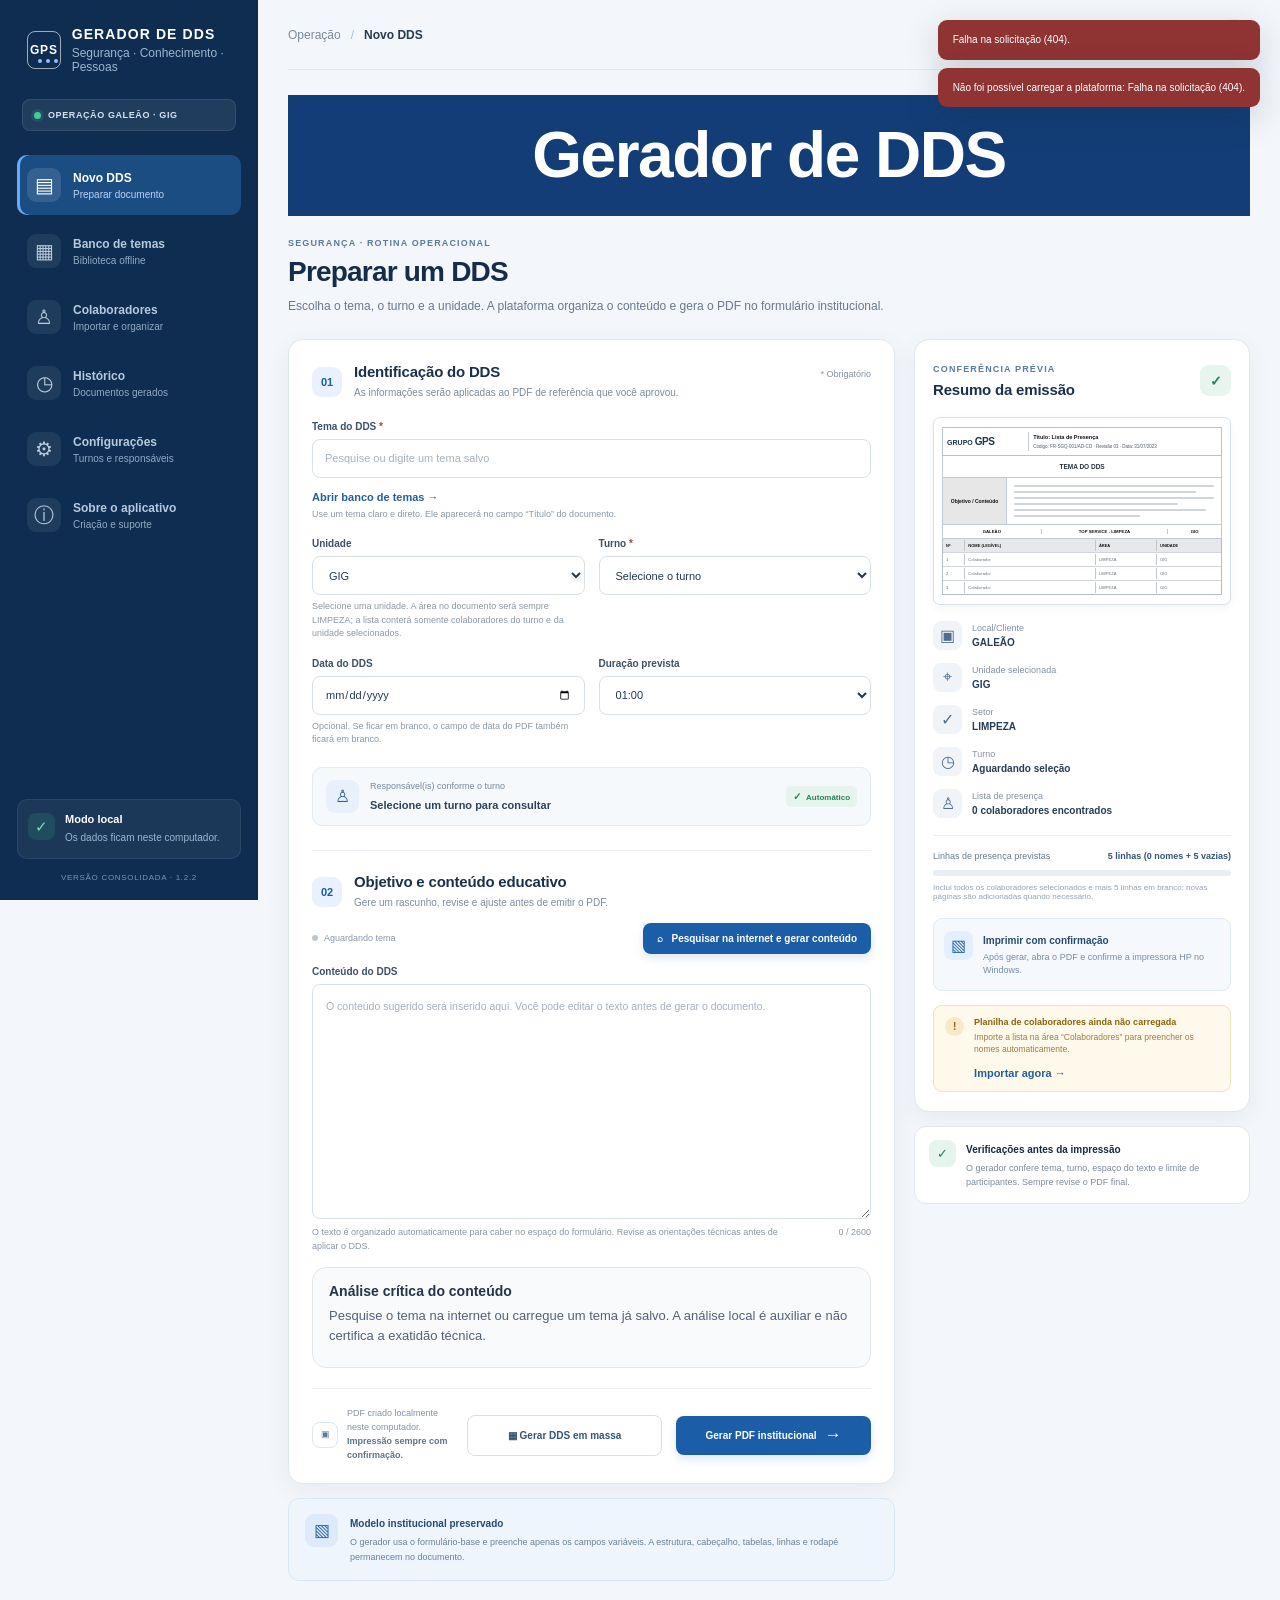
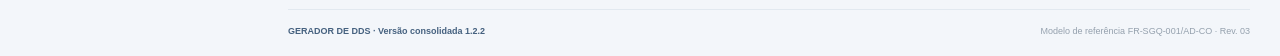
==== commit bb77e05e: "Add full-width Gerador de DDS heading and remove top logo mark" ====
--- a/index.html
+++ b/index.html
@@ -37,9 +37,11 @@
       </header>
 
       <section class="page active" id="page-novo">
+        <div class="page-banner-wrap" role="banner" aria-label="Gerador de DDS" style="width:100%; margin:0 0 22px; padding:26px 12px; background:#123d76; display:flex; align-items:center; justify-content:center; min-height:112px; box-sizing:border-box;">
+          <h1 style="margin:0; width:100%; color:#fff; text-align:center; font-family:Inter,Segoe UI,Arial,sans-serif; font-size:clamp(28px,5vw,64px); line-height:1.08; font-weight:900; letter-spacing:-1.5px; overflow-wrap:anywhere;">Gerador de DDS</h1>
+        </div>
         <div class="page-intro">
           <div><div class="eyebrow">SEGURANÇA · ROTINA OPERACIONAL</div><h1>Preparar um DDS</h1><p>Escolha o tema, o turno e a unidade. A plataforma organiza o conteúdo e gera o PDF no formulário institucional.</p></div>
-          <div class="intro-mark"><span class="intro-mark-small">DDS</span><span>Diálogo Diário<br />de Segurança</span></div>
         </div>
 
         <div class="work-grid">
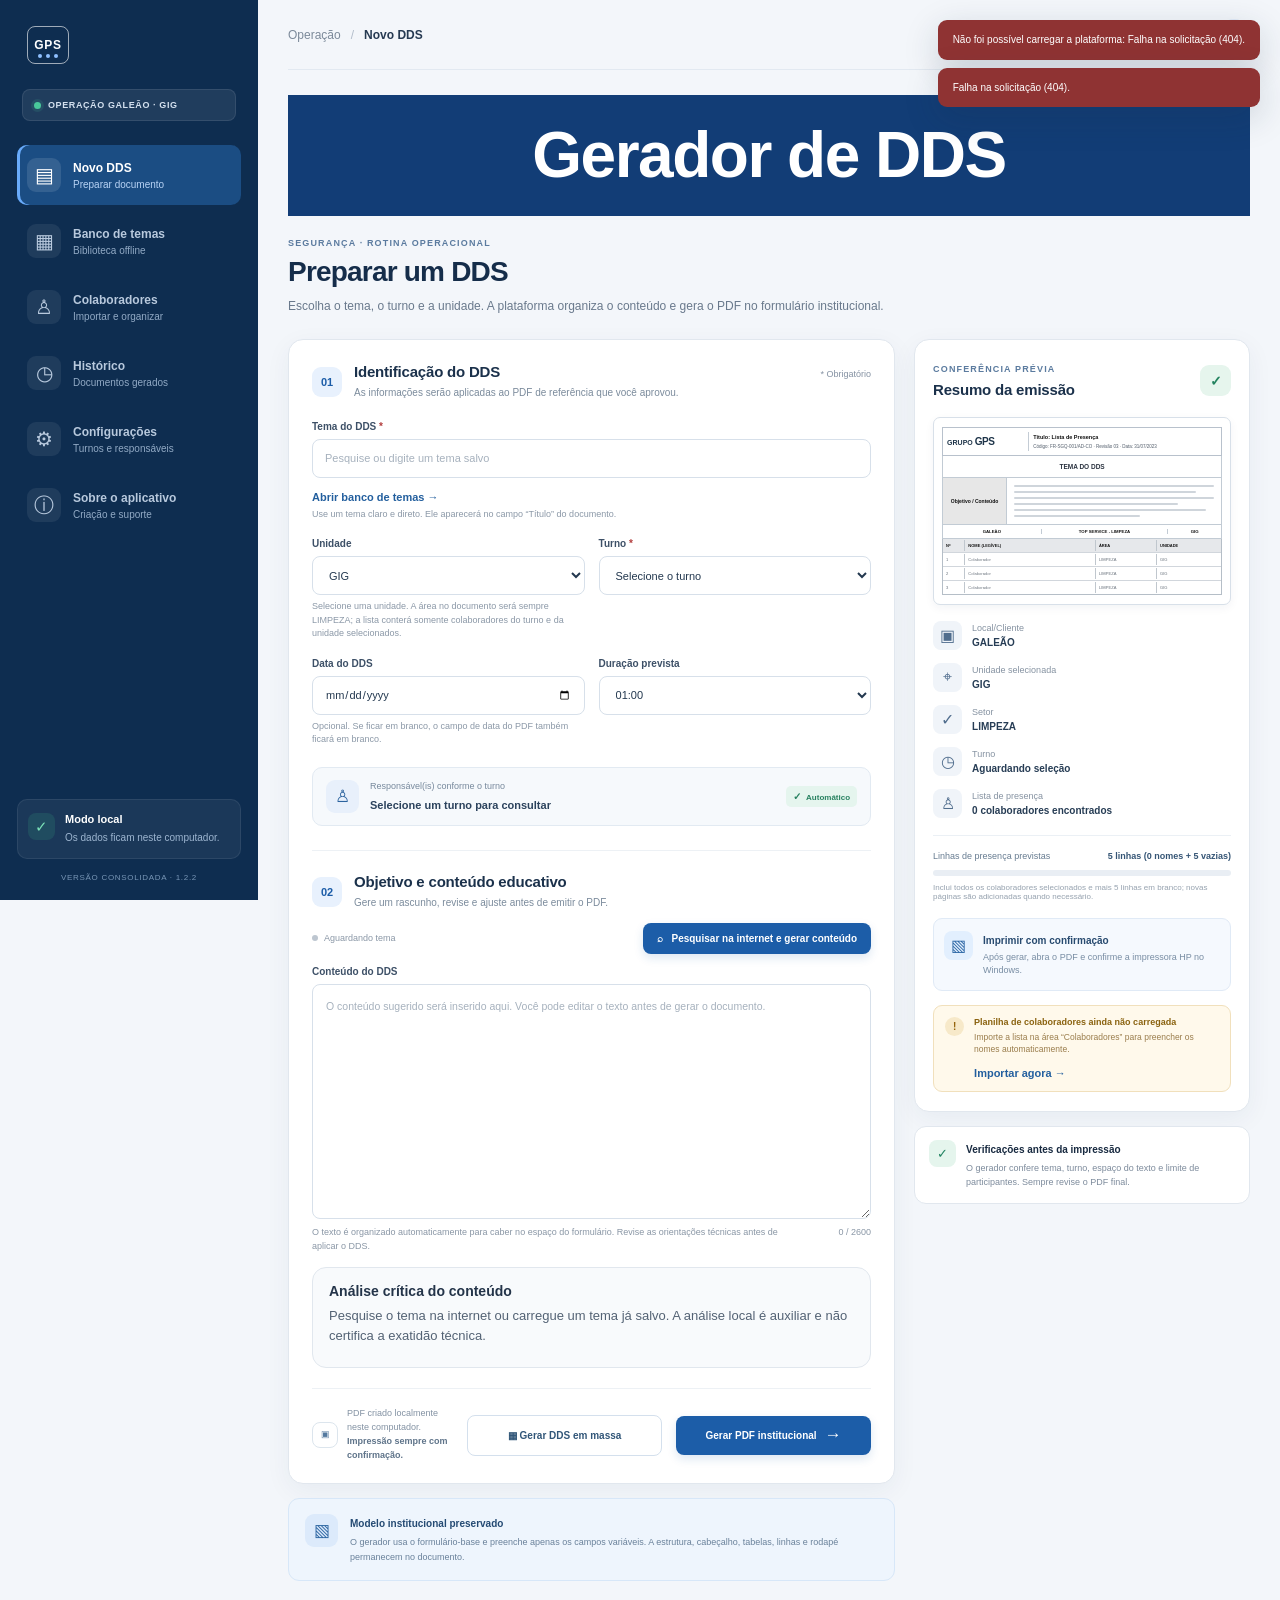
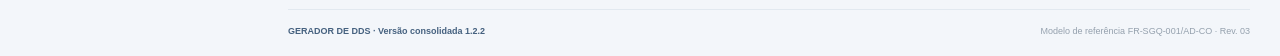
==== commit e01d3b62: "Remove Gerador de DDS text from blue sidebar header" ====
--- a/index.html
+++ b/index.html
@@ -12,7 +12,7 @@
     <aside class="sidebar">
       <div class="brand-block">
         <div class="brand-mark" aria-hidden="true"><span>GPS</span><i></i><i></i><i></i></div>
-        <div><div class="brand-name">GERADOR DE DDS</div><div class="brand-subtitle">Segurança · Conhecimento · Pessoas</div></div>
+        
       </div>
       <div class="site-chip"><span class="live-dot"></span> OPERAÇÃO GALEÃO · GIG</div>
       <nav class="side-nav" aria-label="Navegação principal">
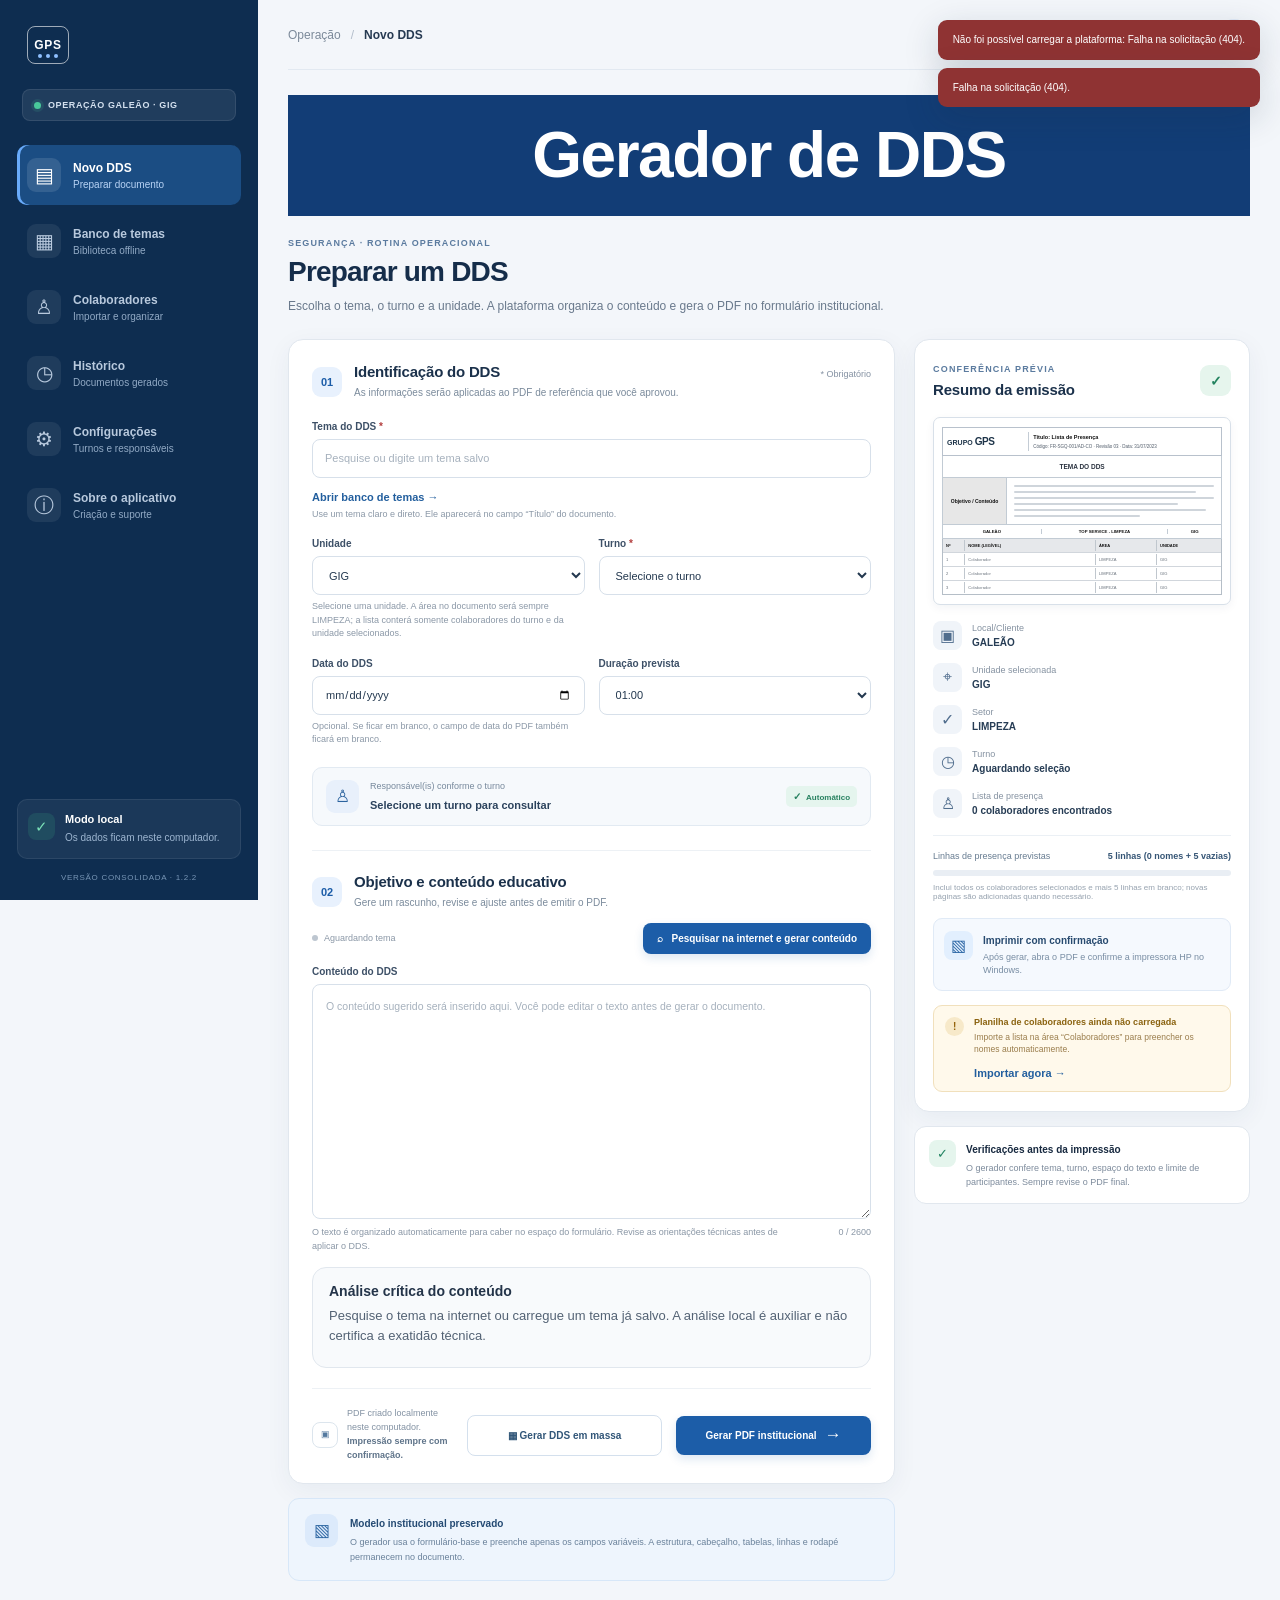
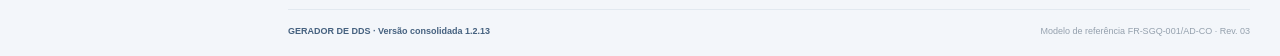
==== commit 4dbdaec6: "Torna informação de armazenamento e versão consistente" ====
--- a/index.html
+++ b/index.html
@@ -5,7 +5,7 @@
   <meta name="viewport" content="width=device-width, initial-scale=1" />
   <meta name="theme-color" content="#123d76" />
   <title>GERADOR DE DDS | Versão 1.2.2</title>
-  <link rel="stylesheet" href="/styles.css?v=1.2.2" />
+  <link rel="stylesheet" href="/styles.css?v=1.2.3" />
 </head>
 <body>
   <div class="app-shell">
@@ -129,7 +129,7 @@
 
       <section class="page" id="page-configuracoes">
         <div class="page-intro"><div><div class="eyebrow">REGRAS DO SISTEMA</div><h1>Configurações</h1><p>Turnos, responsáveis e unidades operacionais.</p></div><div class="intro-mark"><span class="intro-mark-small">CFG</span><span>Configuração<br />operacional</span></div></div>
-        <div class="config-grid"><div class="panel config-panel"><div class="panel-heading"><div class="step-badge">01</div><div><h2>Responsáveis por turno</h2><p>A associação é automática ao selecionar o turno.</p></div></div><div id="supervisor-table" class="supervisor-table"></div></div><div class="panel config-panel"><div class="panel-heading"><div class="step-badge">02</div><div><h2>Locais de trabalho</h2><p>Unidades de trabalho: GIG, TECA, UNITED e GATE GOURMET · Área: LIMPEZA.</p></div></div><div class="unit-grid" id="unit-grid"></div></div><div class="panel config-panel"><div class="panel-heading"><div class="step-badge">03</div><div><h2>Supervisores por unidade</h2><p>Referência operacional informada para organização da equipe.</p></div></div><div id="unit-supervisor-table" class="supervisor-table"></div><p class="field-hint">Os responsáveis por turno usados no formulário do DDS permanecem independentes desta referência.</p></div><div class="panel config-panel full-config"><div class="panel-heading"><div class="step-badge">04</div><div><h2>Armazenamento e segurança</h2><p>Armazenamento e proteção conforme o ambiente.</p></div></div><div class="config-note-list"><p><b>Dados:</b> localmente ficam no computador; na hospedagem, ficam no disco persistente configurado no serviço.</p><p><b>Rede:</b> o modo local fica restrito a 127.0.0.1. O modo hospedado exige autenticação administrativa e HTTPS fornecido pela plataforma.</p><p><b>Impressão:</b> abre o PDF para conferência; o Windows apresenta a confirmação da impressora.</p><p><b>Conteúdo:</b> a sugestão automática é baseada em modelos de texto. Não substitui validação de Segurança, QSSMA ou liderança.</p></div><div class="backup-tools"><div><h3>Cópia de segurança</h3><p>Exporte ou recupere colaboradores, configurações, histórico e temas personalizados. A restauração substitui esses dados locais e cria uma cópia de segurança dos dados atuais antes da troca.</p><small>Os PDFs já gerados ficam na pasta local de arquivos e não são incluídos no backup JSON.</small></div><div class="backup-actions"><button type="button" class="button primary" id="backup-download">Baixar cópia de segurança</button><button type="button" class="button secondary" id="backup-restore-trigger">Restaurar cópia</button><input type="file" id="backup-file" accept=".json,application/json" hidden /></div><div id="backup-result" class="import-result hidden" role="status"></div></div></div></div>
+        <div class="config-grid"><div class="panel config-panel"><div class="panel-heading"><div class="step-badge">01</div><div><h2>Responsáveis por turno</h2><p>A associação é automática ao selecionar o turno.</p></div></div><div id="supervisor-table" class="supervisor-table"></div></div><div class="panel config-panel"><div class="panel-heading"><div class="step-badge">02</div><div><h2>Locais de trabalho</h2><p>Unidades de trabalho: GIG, TECA, UNITED e GATE GOURMET · Área: LIMPEZA.</p></div></div><div class="unit-grid" id="unit-grid"></div></div><div class="panel config-panel"><div class="panel-heading"><div class="step-badge">03</div><div><h2>Supervisores por unidade</h2><p>Referência operacional informada para organização da equipe.</p></div></div><div id="unit-supervisor-table" class="supervisor-table"></div><p class="field-hint">Os responsáveis por turno usados no formulário do DDS permanecem independentes desta referência.</p></div><div class="panel config-panel full-config"><div class="panel-heading"><div class="step-badge">04</div><div><h2>Armazenamento e segurança</h2><p>Armazenamento e proteção conforme o ambiente.</p></div></div><div class="config-note-list"><p><b>Dados:</b> localmente ficam no computador; na hospedagem, a permanência depende de um disco persistente realmente montado. Sem ele, o sistema mantém cópia neste navegador, não compartilhada entre dispositivos.</p><p><b>Rede:</b> o modo local fica restrito a 127.0.0.1. O modo hospedado exige autenticação administrativa e HTTPS fornecido pela plataforma.</p><p><b>Impressão:</b> abre o PDF para conferência; o Windows apresenta a confirmação da impressora.</p><p><b>Conteúdo:</b> a sugestão automática é baseada em modelos de texto. Não substitui validação de Segurança, QSSMA ou liderança.</p></div><div class="backup-tools"><div><h3>Cópia de segurança</h3><p>Exporte ou recupere colaboradores, configurações, histórico e temas personalizados. A restauração substitui esses dados locais e cria uma cópia de segurança dos dados atuais antes da troca.</p><small>Os PDFs já gerados ficam na pasta local de arquivos e não são incluídos no backup JSON.</small></div><div class="backup-actions"><button type="button" class="button primary" id="backup-download">Baixar cópia de segurança</button><button type="button" class="button secondary" id="backup-restore-trigger">Restaurar cópia</button><input type="file" id="backup-file" accept=".json,application/json" hidden /></div><div id="backup-result" class="import-result hidden" role="status"></div></div></div></div>
       </section>
 
       <section class="page" id="page-sobre">
@@ -139,7 +139,7 @@
           <div class="panel about-details"><h2>Identificação do aplicativo</h2><div class="about-detail-row"><span>Nome do aplicativo</span><b>Gerador de DDS</b></div><div class="about-detail-row"><span>Criador / idealizador</span><b>Leonardo Moreira</b></div><div class="about-detail-row"><span>Data inicial do projeto</span><b>14/10/2026</b></div><div class="about-detail-row"><span>Versão do aplicativo</span><b>1.2.2 · fontes oficiais e identificação do projeto</b></div><div class="about-detail-row"><span>Ambiente</span><b>Local ou hospedagem web protegida</b></div><div class="about-detail-row"><span>Telefone para suporte</span><b><a href="tel:+5521970338222">(21) 97033-8222</a></b></div><div class="about-detail-row"><span>E-mail para suporte</span><b><a href="mailto:leonardo.msilva@gpssa.com">leonardo.msilva@gpssa.com</a></b></div><p class="about-hint">Contatos informados pelo responsável pelo projeto. O Gerador de DDS permanece sem homologação oficial.</p></div>
           <div class="panel about-story"><div class="about-section-heading"><span class="step-badge">01</span><div><h2>Como surgiu a ideia</h2><p>A necessidade que motivou o desenvolvimento</p></div></div><p>A ideia surgiu da rotina de preparar os Diálogos Diários de Segurança (DDS), uma atividade importante para reforçar a prevenção de acidentes, orientar as equipes e manter a segurança presente no trabalho cotidiano. A preparação de cada documento pode exigir preenchimento repetitivo, organização de participantes, conferência de turnos e setores e ajustes para que o material fique pronto para revisão e impressão.</p><p>O projeto nasceu para reduzir esse trabalho operacional e reunir essas etapas em um único fluxo: selecionar o tema, informar a data, escolher o turno e o setor, consultar os responsáveis associados e gerar um documento organizado para conferência.</p>
             <div class="about-section-heading"><span class="step-badge">02</span><div><h2>Qual necessidade o aplicativo atende?</h2><p>Organização, padronização e economia de tempo</p></div></div><ul class="about-benefits"><li><b>Agilizar a preparação:</b> reduzir tarefas repetitivas de preenchimento e formatação.</li><li><b>Organizar as equipes:</b> facilitar a seleção de turno, setor e participantes.</li><li><b>Diminuir erros de montagem:</b> conferir os dados e sinalizar situações que precisam de revisão.</li><li><b>Preservar o modelo de referência:</b> preencher o formulário-base sem dispensar a conferência humana.</li><li><b>Estimular a prevenção:</b> facilitar a preparação do conteúdo para que a conversa de segurança seja clara e relevante.</li></ul>
-            <div class="about-section-heading"><span class="step-badge">03</span><div><h2>Como funciona nesta versão</h2><p>Escopo da versão consolidada</p></div></div><p>O usuário informa o tema do DDS, data, duração, turno e setor, revisa o conteúdo educativo, organiza a lista de presença e gera um PDF para conferir antes de imprimir. Na execução local, os dados ficam neste computador. Na hospedagem web, os dados ficam no armazenamento persistente do serviço e o acesso é protegido por autenticação administrativa. A hospedagem deve ser configurada e validada antes do uso remoto.</p><p>A função “Pesquisar na internet e gerar conteúdo” consulta fontes públicas disponíveis e mostra as referências encontradas. Cada solicitação tenta uma nova pesquisa nas fontes oficiais aprovadas. Se a pesquisa ao vivo falhar, a aplicação informa o erro e não apresenta cache ou texto genérico como conteúdo verificado naquele momento. Todo conteúdo deve ser revisado e validado pela liderança e pelos responsáveis técnicos de Segurança/QSSMA antes de ser utilizado operacionalmente.</p>
+            <div class="about-section-heading"><span class="step-badge">03</span><div><h2>Como funciona nesta versão</h2><p>Escopo da versão consolidada</p></div></div><p>O usuário informa o tema do DDS, data, duração, turno e setor, revisa o conteúdo educativo, organiza a lista de presença e gera um PDF para conferir antes de imprimir. Na execução local, os dados ficam neste computador. Na hospedagem web, a permanência dos dados depende de um disco persistente realmente montado. Sem esse disco, o sistema mantém uma cópia automática neste navegador, que não é compartilhada entre dispositivos. O acesso hospedado é protegido por autenticação administrativa.</p><p>A função “Pesquisar na internet e gerar conteúdo” consulta fontes públicas disponíveis e mostra as referências encontradas. Cada solicitação tenta uma nova pesquisa nas fontes oficiais aprovadas. Se a pesquisa ao vivo falhar, a aplicação informa o erro e não apresenta cache ou texto genérico como conteúdo verificado naquele momento. Todo conteúdo deve ser revisado e validado pela liderança e pelos responsáveis técnicos de Segurança/QSSMA antes de ser utilizado operacionalmente.</p>
                         <div class="about-section-heading"><span class="step-badge">04</span><div><h2>Fontes oficiais de consulta</h2><p>Referências para fundamentar os temas dos DDS</p></div></div><p>Os temas e as orientações devem priorizar fontes oficiais e tecnicamente confiáveis, de acordo com o assunto pesquisado. As principais referências são o Ministério do Trabalho e Emprego (MTE), incluindo as Normas Regulamentadoras e publicações de Segurança e Saúde no Trabalho, e a Fundacentro, por meio de suas publicações técnicas e materiais educativos. Quando pertinente, também podem ser consultados outros órgãos públicos e entidades técnicas reconhecidas.</p><ul class="about-benefits"><li><b>MTE — Normas Regulamentadoras:</b> <a href="https://www.gov.br/trabalho-e-emprego/pt-br/assuntos/inspecao-do-trabalho/seguranca-e-saude-no-trabalho/ctpp-nrs/normas-regulamentadoras-nrs" target="_blank" rel="noopener noreferrer">consultar NRs e materiais oficiais</a>.</li><li><b>Fundacentro:</b> <a href="https://www.gov.br/fundacentro/pt-br/centrais-de-conteudo/biblioteca/normas-regulamentadoras-nrs" target="_blank" rel="noopener noreferrer">consultar normas e referências técnicas</a>.</li></ul><p>As fontes apresentadas na pesquisa servem para rastreabilidade e conferência. A existência de uma referência não significa, por si só, que todo o texto gerado esteja automaticamente validado ou que o aplicativo seja aprovado, patrocinado ou homologado pelo MTE, pela Fundacentro ou pelo Grupo GPS. Confirme a atualidade da publicação e a compatibilidade com os procedimentos da operação.</p>
             <div class="about-section-heading"><span class="step-badge">05</span><div><h2>Validação antes do uso operacional</h2><p>Conferir com as equipes e responsáveis competentes</p></div></div><p>Esta etapa de validação deve verificar se o fluxo é fácil de entender, se os documentos são legíveis, se a organização por turno e setor atende às necessidades da operação e quais ajustes são necessários. Use dados fictícios nos testes e registre sugestões e problemas encontrados antes de propor qualquer uso operacional.</p>
             <div class="about-notice"><b>Transparência sobre o status</b><p>O Gerador de DDS é um protótipo em desenvolvimento para avaliação. A inclusão de referências a modelos institucionais não significa aprovação, patrocínio ou homologação oficial pela empresa. Qualquer uso operacional depende das autorizações aplicáveis e da validação da liderança, TI e Segurança/QSSMA.</p></div>
@@ -149,7 +149,7 @@
         </div>
       </section>
 
-      <footer class="main-footer"><span>GERADOR DE DDS · Versão consolidada 1.2.2</span><span>Modelo de referência FR-SGQ-001/AD-CO · Rev. 03</span></footer>
+      <footer class="main-footer"><span>GERADOR DE DDS · Versão consolidada 1.2.13</span><span>Modelo de referência FR-SGQ-001/AD-CO · Rev. 03</span></footer>
     </main>
   </div>
 
--- a/styles.css
+++ b/styles.css
@@ -54,3 +54,29 @@
 .about-hero h2.about-product-name{font-size:clamp(28px,3vw,42px);font-weight:900;letter-spacing:-1.2px;color:#123d76;text-transform:uppercase;margin:8px 0 12px}
 .about-story a{color:#1b5fa7;font-weight:700;overflow-wrap:anywhere}
 @media(max-width:720px){.page-intro h1.product-title{font-size:28px}.about-hero h2.about-product-name{font-size:27px}}
+
+
+/* Correção de rolagem dos modais — emissão em massa e telas longas.
+   Mantém os botões de ação acessíveis em janelas baixas e no celular. */
+.modal-backdrop:not(.hidden){
+  overflow-y:auto;
+  overscroll-behavior:contain;
+  align-items:flex-start;
+  padding:16px 12px;
+}
+.modal-backdrop:not(.hidden) .pdf-modal-card{
+  max-height:calc(100vh - 32px);
+  max-height:calc(100dvh - 32px);
+  overflow-y:auto;
+  overscroll-behavior:contain;
+  flex:0 0 auto;
+  margin-top:auto;
+  margin-bottom:auto;
+}
+@media(max-width:640px){
+  .modal-backdrop:not(.hidden){padding:8px;}
+  .modal-backdrop:not(.hidden) .pdf-modal-card{
+    max-height:calc(100vh - 16px);
+    max-height:calc(100dvh - 16px);
+  }
+}
